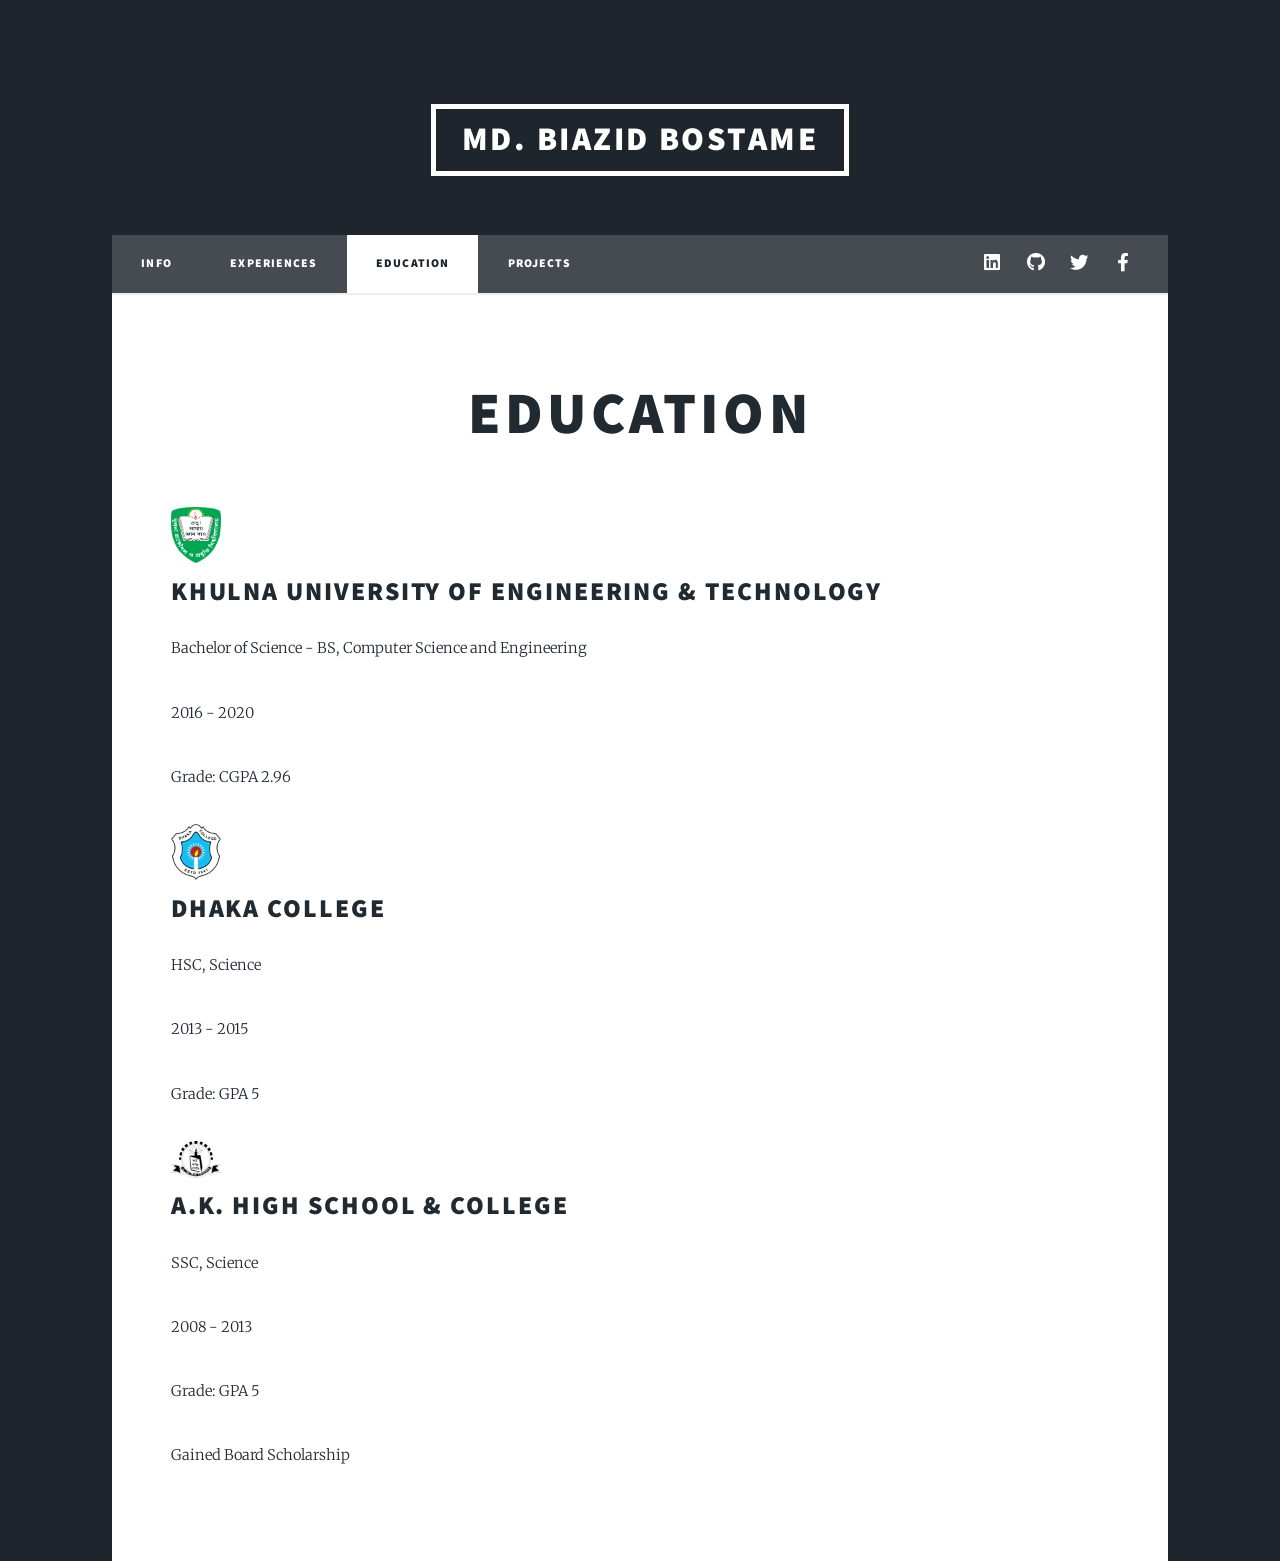
==== education.html @ 0e613e77 "modified" ====
<!DOCTYPE HTML>
<!--
	Massively by HTML5 UP
	html5up.net | @ajlkn
	Free for personal and commercial use under the CCA 3.0 license (html5up.net/license)
-->
<html>
	<head>
		<title>Md. Biazid Bostame</title>
        <link rel="icon" href="images/portfolio.png" type="image/x-icon">
		<meta charset="utf-8" />
		<meta name="viewport" content="width=device-width, initial-scale=1, user-scalable=no" />
		<link rel="stylesheet" href="assets/css/main.css" />
		<noscript><link rel="stylesheet" href="assets/css/noscript.css" /></noscript>
	</head>
	<body class="is-preload">

		<!-- Wrapper -->
			<div id="wrapper">

				<!-- Header -->
					<header id="header">
						<a href="index.html" class="logo">Md. Biazid Bostame</a>
					</header>

				<!-- Nav -->
					<nav id="nav">
						<ul class="links">
							<li><a href="index.html">Info</a></li>
                            <li><a href="experiences.html">Experiences</a></li>
							<li class="active"><a href="education.html">Education</a></li>
							<li><a href="projects.html ">Projects</a></li>
							
						</ul>
						<ul class="icons">
							<li><a href="https://www.linkedin.com/in/biazid-bostame/" target="_blank" class="icon brands alt fa-linkedin"><span class="label">Linkedin</span></a></li>
							<li><a href="https://github.com/Biazid" target="_blank"  class="icon brands alt fa-github"><span class="label">GitHub</span></a></li>
							<li><a href="https://twitter.com/bostameb" target="_blank" class="icon brands alt fa-twitter"><span class="label">Twitter</span></a></li>
							<li><a href="https://www.facebook.com/biazid.bostamee/" target="_blank" class="icon brands alt fa-facebook-f"><span class="label">Facebook</span></a></li>
							
						</ul>
					</nav>

				<!-- Main -->
				<div id="main">


            
                    <style>
                        .education-entry img {
                            width: 50px; /* Adjust the width as needed */
                            height: auto; /* Maintain aspect ratio */
                        }
                    </style>
                    
                    <!-- Education Section -->
                    <section class="post">
                        <header class="major">
                            <h1>Education</h1>
                        </header>
                    
                        <!-- Khulna University of Engineering and Technology -->
                        <div class="education-entry">
                            <img src="kuet_logo.png" alt="KUET Logo">
                            <h2>Khulna University of Engineering & Technology</h2>
                            <p>Bachelor of Science - BS, Computer Science and Engineering</p>
                            <p>2016 - 2020</p>
                            <p>Grade: CGPA 2.96</p>
                        </div>
                    
                        <!-- Dhaka College -->
                        <div class="education-entry">
                            <img src="Dhaka_College.png" alt="Dhaka College Logo">
                            <h2>Dhaka College</h2>
                            <p>HSC, Science</p>
                            <p>2013 - 2015</p>
                            <p>Grade: GPA 5</p>
                        </div>
                    
                        <!-- A.K. High School & College -->
                        <div class="education-entry">
                            <img src="ak-high-school-logo.png" alt="A.K. High School & College Logo">
                            <h2>A.K. High School & College</h2>
                            <p>SSC, Science</p>
                            <p>2008 - 2013</p>
                            <p>Grade: GPA 5</p>
                            <p>Gained Board Scholarship</p>
                        </div>
                    </section>
                    

				
				</div>
				

	</body>
</html>
---- assets/css/main.css ----
@import url(fontawesome-all.min.css);
@import url("https://fonts.googleapis.com/css?family=Merriweather:300,700,300italic,700italic|Source+Sans+Pro:900");

/*
	Massively by HTML5 UP
	html5up.net | @ajlkn
	Free for personal and commercial use under the CCA 3.0 license (html5up.net/license)
*/

html, body, div, span, applet, object,
iframe, h1, h2, h3, h4, h5, h6, p, blockquote,
pre, a, abbr, acronym, address, big, cite,
code, del, dfn, em, img, ins, kbd, q, s, samp,
small, strike, strong, sub, sup, tt, var, b,
u, i, center, dl, dt, dd, ol, ul, li, fieldset,
form, label, legend, table, caption, tbody,
tfoot, thead, tr, th, td, article, aside,
canvas, details, embed, figure, figcaption,
footer, header, hgroup, menu, nav, output, ruby,
section, summary, time, mark, audio, video {
	margin: 0;
	padding: 0;
	border: 0;
	font-size: 100%;
	font: inherit;
	vertical-align: baseline;}

article, aside, details, figcaption, figure,
footer, header, hgroup, menu, nav, section {
	display: block;}

body {
	line-height: 1;
}

ol, ul {
	list-style: none;
}

blockquote, q {
	quotes: none;
}

	blockquote:before, blockquote:after, q:before, q:after {
		content: '';
		content: none;
	}

table {
	border-collapse: collapse;
	border-spacing: 0;
}

body {
	-webkit-text-size-adjust: none;
}

mark {
	background-color: transparent;
	color: inherit;
}

input::-moz-focus-inner {
	border: 0;
	padding: 0;
}

input, select, textarea {
	-moz-appearance: none;
	-webkit-appearance: none;
	-ms-appearance: none;
	appearance: none;
}

/* Basic */

	@-ms-viewport {
		width: device-width;
	}

	body {
		-ms-overflow-style: scrollbar;
	}

	@media screen and (max-width: 480px) {

		html, body {
			min-width: 320px;
		}

	}

	html {
		box-sizing: border-box;
	}

	*, *:before, *:after {
		box-sizing: inherit;
	}

	body {
		background-color: #1e252d;
	}

		body.is-preload *, body.is-preload *:before, body.is-preload *:after {
			-moz-animation: none !important;
			-webkit-animation: none !important;
			-ms-animation: none !important;
			animation: none !important;
			-moz-transition: none !important;
			-webkit-transition: none !important;
			-ms-transition: none !important;
			transition: none !important;
		}

/* Type */

	html {
		font-size: 16pt;
	}

		@media screen and (max-width: 1680px) {

			html {
				font-size: 12pt;
			}

		}

		@media screen and (max-width: 1280px) {

			html {
				font-size: 11pt;
			}

		}

		@media screen and (max-width: 360px) {

			html {
				font-size: 10pt;
			}

		}

	body {
		color: #212931;
	}

	body, input, select, textarea {
		font-family: "Merriweather", Georgia, serif;
		font-weight: 300;
		font-size: 1rem;
		line-height: 2.375;
	}

	a {
		-moz-transition: color 0.2s ease-in-out, background-color 0.2s ease-in-out, border-color 0.2s ease-in-out, box-shadow 0.2s ease-in-out;
		-webkit-transition: color 0.2s ease-in-out, background-color 0.2s ease-in-out, border-color 0.2s ease-in-out, box-shadow 0.2s ease-in-out;
		-ms-transition: color 0.2s ease-in-out, background-color 0.2s ease-in-out, border-color 0.2s ease-in-out, box-shadow 0.2s ease-in-out;
		transition: color 0.2s ease-in-out, background-color 0.2s ease-in-out, border-color 0.2s ease-in-out, box-shadow 0.2s ease-in-out;
		border-bottom: dotted 1px;
		text-decoration: none;
	}

		a:hover {
			border-bottom-color: transparent;
		}

	strong, b {
		font-weight: 600;
	}

	em, i {
		font-style: italic;
	}

	p {
		text-align: justify;
		margin: 0 0 2rem 0;
	}

	h1, h2, h3, h4, h5, h6 {
		font-family: "Source Sans Pro", Helvetica, sans-serif;
		font-weight: 900;
		line-height: 1.5;
		letter-spacing: 0.075em;
		text-transform: uppercase;
		margin: 0 0 1rem 0;
	}

		h1 a, h2 a, h3 a, h4 a, h5 a, h6 a {
			border-bottom: 0;
			color: inherit;
			text-decoration: none;
		}

	h1 {
		font-size: 4rem;
		line-height: 1.1;
		margin: 0 0 2rem 0;
	}

	h2 {
		font-size: 1.75rem;
		line-height: 1.3;
		margin: 0 0 1.5rem 0;
	}

	h3 {
		font-size: 1.25rem;
		margin: 0 0 1.5rem 0;
	}

	h4 {
		font-size: 1rem;
	}

	h5 {
		font-size: 0.9rem;
	}

	h6 {
		font-size: 0.8rem;
	}

	sub {
		font-size: 0.8rem;
		position: relative;
		top: 0.5rem;
	}

	sup {
		font-size: 0.8rem;
		position: relative;
		top: -0.5rem;
	}

	blockquote {
		border-left: solid 4px;
		font-style: italic;
		margin: 0 0 2rem 0;
		padding: 0.5rem 0 0.5rem 2rem;
	}

	code {
		border: solid 2px;
		font-family: "Courier New", monospace;
		font-size: 0.9rem;
		margin: 0 0.25rem;
		padding: 0.25rem 0.65rem;
	}

	pre {
		-webkit-overflow-scrolling: touch;
		font-family: "Courier New", monospace;
		font-size: 0.9rem;
		margin: 0 0 2rem 0;
	}

		pre code {
			display: block;
			line-height: 1.75;
			padding: 1rem 1.5rem;
			overflow-x: auto;
		}

	hr {
		border: 0;
		border-bottom: solid 2px;
		margin: 3rem 0;
	}

		hr.major {
			margin: 5rem 0;
		}

	.align-left {
		text-align: left;
	}

	.align-center {
		text-align: center;
	}

	.align-right {
		text-align: right;
	}

	input, select, textarea {
		color: #212931;
	}

	a {
		color: #212931;
		border-bottom-color: rgba(33, 41, 49, 0.5);
	}

		a:hover {
			border-bottom-color: transparent;
			color: #18bfef !important;
		}

	strong, b {
		color: #212931;
	}

	h1, h2, h3, h4, h5, h6 {
		color: #212931;
	}

	blockquote {
		border-left-color: #eeeeee;
	}

	code {
		background: rgba(220, 220, 220, 0.25);
		border-color: #eeeeee;
	}

	hr {
		border-bottom-color: #eeeeee;
	}

/* Row */

	.row {
		display: flex;
		flex-wrap: wrap;
		box-sizing: border-box;
		align-items: stretch;
	}

		.row > * {
			box-sizing: border-box;
		}

		.row.gtr-uniform > * > :last-child {
			margin-bottom: 0;
		}

		.row.aln-left {
			justify-content: flex-start;
		}

		.row.aln-center {
			justify-content: center;
		}

		.row.aln-right {
			justify-content: flex-end;
		}

		.row.aln-top {
			align-items: flex-start;
		}

		.row.aln-middle {
			align-items: center;
		}

		.row.aln-bottom {
			align-items: flex-end;
		}

		.row > .imp {
			order: -1;
		}

		.row > .col-1 {
			width: 8.33333%;
		}

		.row > .off-1 {
			margin-left: 8.33333%;
		}

		.row > .col-2 {
			width: 16.66667%;
		}

		.row > .off-2 {
			margin-left: 16.66667%;
		}

		.row > .col-3 {
			width: 25%;
		}

		.row > .off-3 {
			margin-left: 25%;
		}

		.row > .col-4 {
			width: 33.33333%;
		}

		.row > .off-4 {
			margin-left: 33.33333%;
		}

		.row > .col-5 {
			width: 41.66667%;
		}

		.row > .off-5 {
			margin-left: 41.66667%;
		}

		.row > .col-6 {
			width: 50%;
		}

		.row > .off-6 {
			margin-left: 50%;
		}

		.row > .col-7 {
			width: 58.33333%;
		}

		.row > .off-7 {
			margin-left: 58.33333%;
		}

		.row > .col-8 {
			width: 66.66667%;
		}

		.row > .off-8 {
			margin-left: 66.66667%;
		}

		.row > .col-9 {
			width: 75%;
		}

		.row > .off-9 {
			margin-left: 75%;
		}

		.row > .col-10 {
			width: 83.33333%;
		}

		.row > .off-10 {
			margin-left: 83.33333%;
		}

		.row > .col-11 {
			width: 91.66667%;
		}

		.row > .off-11 {
			margin-left: 91.66667%;
		}

		.row > .col-12 {
			width: 100%;
		}

		.row > .off-12 {
			margin-left: 100%;
		}

		.row.gtr-0 {
			margin-top: 0;
			margin-left: 0rem;
		}

			.row.gtr-0 > * {
				padding: 0 0 0 0rem;
			}

			.row.gtr-0.gtr-uniform {
				margin-top: 0rem;
			}

				.row.gtr-0.gtr-uniform > * {
					padding-top: 0rem;
				}

		.row.gtr-25 {
			margin-top: 0;
			margin-left: -0.375rem;
		}

			.row.gtr-25 > * {
				padding: 0 0 0 0.375rem;
			}

			.row.gtr-25.gtr-uniform {
				margin-top: -0.375rem;
			}

				.row.gtr-25.gtr-uniform > * {
					padding-top: 0.375rem;
				}

		.row.gtr-50 {
			margin-top: 0;
			margin-left: -0.75rem;
		}

			.row.gtr-50 > * {
				padding: 0 0 0 0.75rem;
			}

			.row.gtr-50.gtr-uniform {
				margin-top: -0.75rem;
			}

				.row.gtr-50.gtr-uniform > * {
					padding-top: 0.75rem;
				}

		.row {
			margin-top: 0;
			margin-left: -1.5rem;
		}

			.row > * {
				padding: 0 0 0 1.5rem;
			}

			.row.gtr-uniform {
				margin-top: -1.5rem;
			}

				.row.gtr-uniform > * {
					padding-top: 1.5rem;
				}

		.row.gtr-150 {
			margin-top: 0;
			margin-left: -2.25rem;
		}

			.row.gtr-150 > * {
				padding: 0 0 0 2.25rem;
			}

			.row.gtr-150.gtr-uniform {
				margin-top: -2.25rem;
			}

				.row.gtr-150.gtr-uniform > * {
					padding-top: 2.25rem;
				}

		.row.gtr-200 {
			margin-top: 0;
			margin-left: -3rem;
		}

			.row.gtr-200 > * {
				padding: 0 0 0 3rem;
			}

			.row.gtr-200.gtr-uniform {
				margin-top: -3rem;
			}

				.row.gtr-200.gtr-uniform > * {
					padding-top: 3rem;
				}

		@media screen and (max-width: 1680px) {

			.row {
				display: flex;
				flex-wrap: wrap;
				box-sizing: border-box;
				align-items: stretch;
			}

				.row > * {
					box-sizing: border-box;
				}

				.row.gtr-uniform > * > :last-child {
					margin-bottom: 0;
				}

				.row.aln-left {
					justify-content: flex-start;
				}

				.row.aln-center {
					justify-content: center;
				}

				.row.aln-right {
					justify-content: flex-end;
				}

				.row.aln-top {
					align-items: flex-start;
				}

				.row.aln-middle {
					align-items: center;
				}

				.row.aln-bottom {
					align-items: flex-end;
				}

				.row > .imp-xlarge {
					order: -1;
				}

				.row > .col-1-xlarge {
					width: 8.33333%;
				}

				.row > .off-1-xlarge {
					margin-left: 8.33333%;
				}

				.row > .col-2-xlarge {
					width: 16.66667%;
				}

				.row > .off-2-xlarge {
					margin-left: 16.66667%;
				}

				.row > .col-3-xlarge {
					width: 25%;
				}

				.row > .off-3-xlarge {
					margin-left: 25%;
				}

				.row > .col-4-xlarge {
					width: 33.33333%;
				}

				.row > .off-4-xlarge {
					margin-left: 33.33333%;
				}

				.row > .col-5-xlarge {
					width: 41.66667%;
				}

				.row > .off-5-xlarge {
					margin-left: 41.66667%;
				}

				.row > .col-6-xlarge {
					width: 50%;
				}

				.row > .off-6-xlarge {
					margin-left: 50%;
				}

				.row > .col-7-xlarge {
					width: 58.33333%;
				}

				.row > .off-7-xlarge {
					margin-left: 58.33333%;
				}

				.row > .col-8-xlarge {
					width: 66.66667%;
				}

				.row > .off-8-xlarge {
					margin-left: 66.66667%;
				}

				.row > .col-9-xlarge {
					width: 75%;
				}

				.row > .off-9-xlarge {
					margin-left: 75%;
				}

				.row > .col-10-xlarge {
					width: 83.33333%;
				}

				.row > .off-10-xlarge {
					margin-left: 83.33333%;
				}

				.row > .col-11-xlarge {
					width: 91.66667%;
				}

				.row > .off-11-xlarge {
					margin-left: 91.66667%;
				}

				.row > .col-12-xlarge {
					width: 100%;
				}

				.row > .off-12-xlarge {
					margin-left: 100%;
				}

				.row.gtr-0 {
					margin-top: 0;
					margin-left: 0rem;
				}

					.row.gtr-0 > * {
						padding: 0 0 0 0rem;
					}

					.row.gtr-0.gtr-uniform {
						margin-top: 0rem;
					}

						.row.gtr-0.gtr-uniform > * {
							padding-top: 0rem;
						}

				.row.gtr-25 {
					margin-top: 0;
					margin-left: -0.375rem;
				}

					.row.gtr-25 > * {
						padding: 0 0 0 0.375rem;
					}

					.row.gtr-25.gtr-uniform {
						margin-top: -0.375rem;
					}

						.row.gtr-25.gtr-uniform > * {
							padding-top: 0.375rem;
						}

				.row.gtr-50 {
					margin-top: 0;
					margin-left: -0.75rem;
				}

					.row.gtr-50 > * {
						padding: 0 0 0 0.75rem;
					}

					.row.gtr-50.gtr-uniform {
						margin-top: -0.75rem;
					}

						.row.gtr-50.gtr-uniform > * {
							padding-top: 0.75rem;
						}

				.row {
					margin-top: 0;
					margin-left: -1.5rem;
				}

					.row > * {
						padding: 0 0 0 1.5rem;
					}

					.row.gtr-uniform {
						margin-top: -1.5rem;
					}

						.row.gtr-uniform > * {
							padding-top: 1.5rem;
						}

				.row.gtr-150 {
					margin-top: 0;
					margin-left: -2.25rem;
				}

					.row.gtr-150 > * {
						padding: 0 0 0 2.25rem;
					}

					.row.gtr-150.gtr-uniform {
						margin-top: -2.25rem;
					}

						.row.gtr-150.gtr-uniform > * {
							padding-top: 2.25rem;
						}

				.row.gtr-200 {
					margin-top: 0;
					margin-left: -3rem;
				}

					.row.gtr-200 > * {
						padding: 0 0 0 3rem;
					}

					.row.gtr-200.gtr-uniform {
						margin-top: -3rem;
					}

						.row.gtr-200.gtr-uniform > * {
							padding-top: 3rem;
						}

		}

		@media screen and (max-width: 1280px) {

			.row {
				display: flex;
				flex-wrap: wrap;
				box-sizing: border-box;
				align-items: stretch;
			}

				.row > * {
					box-sizing: border-box;
				}

				.row.gtr-uniform > * > :last-child {
					margin-bottom: 0;
				}

				.row.aln-left {
					justify-content: flex-start;
				}

				.row.aln-center {
					justify-content: center;
				}

				.row.aln-right {
					justify-content: flex-end;
				}

				.row.aln-top {
					align-items: flex-start;
				}

				.row.aln-middle {
					align-items: center;
				}

				.row.aln-bottom {
					align-items: flex-end;
				}

				.row > .imp-large {
					order: -1;
				}

				.row > .col-1-large {
					width: 8.33333%;
				}

				.row > .off-1-large {
					margin-left: 8.33333%;
				}

				.row > .col-2-large {
					width: 16.66667%;
				}

				.row > .off-2-large {
					margin-left: 16.66667%;
				}

				.row > .col-3-large {
					width: 25%;
				}

				.row > .off-3-large {
					margin-left: 25%;
				}

				.row > .col-4-large {
					width: 33.33333%;
				}

				.row > .off-4-large {
					margin-left: 33.33333%;
				}

				.row > .col-5-large {
					width: 41.66667%;
				}

				.row > .off-5-large {
					margin-left: 41.66667%;
				}

				.row > .col-6-large {
					width: 50%;
				}

				.row > .off-6-large {
					margin-left: 50%;
				}

				.row > .col-7-large {
					width: 58.33333%;
				}

				.row > .off-7-large {
					margin-left: 58.33333%;
				}

				.row > .col-8-large {
					width: 66.66667%;
				}

				.row > .off-8-large {
					margin-left: 66.66667%;
				}

				.row > .col-9-large {
					width: 75%;
				}

				.row > .off-9-large {
					margin-left: 75%;
				}

				.row > .col-10-large {
					width: 83.33333%;
				}

				.row > .off-10-large {
					margin-left: 83.33333%;
				}

				.row > .col-11-large {
					width: 91.66667%;
				}

				.row > .off-11-large {
					margin-left: 91.66667%;
				}

				.row > .col-12-large {
					width: 100%;
				}

				.row > .off-12-large {
					margin-left: 100%;
				}

				.row.gtr-0 {
					margin-top: 0;
					margin-left: 0rem;
				}

					.row.gtr-0 > * {
						padding: 0 0 0 0rem;
					}

					.row.gtr-0.gtr-uniform {
						margin-top: 0rem;
					}

						.row.gtr-0.gtr-uniform > * {
							padding-top: 0rem;
						}

				.row.gtr-25 {
					margin-top: 0;
					margin-left: -0.375rem;
				}

					.row.gtr-25 > * {
						padding: 0 0 0 0.375rem;
					}

					.row.gtr-25.gtr-uniform {
						margin-top: -0.375rem;
					}

						.row.gtr-25.gtr-uniform > * {
							padding-top: 0.375rem;
						}

				.row.gtr-50 {
					margin-top: 0;
					margin-left: -0.75rem;
				}

					.row.gtr-50 > * {
						padding: 0 0 0 0.75rem;
					}

					.row.gtr-50.gtr-uniform {
						margin-top: -0.75rem;
					}

						.row.gtr-50.gtr-uniform > * {
							padding-top: 0.75rem;
						}

				.row {
					margin-top: 0;
					margin-left: -1.5rem;
				}

					.row > * {
						padding: 0 0 0 1.5rem;
					}

					.row.gtr-uniform {
						margin-top: -1.5rem;
					}

						.row.gtr-uniform > * {
							padding-top: 1.5rem;
						}

				.row.gtr-150 {
					margin-top: 0;
					margin-left: -2.25rem;
				}

					.row.gtr-150 > * {
						padding: 0 0 0 2.25rem;
					}

					.row.gtr-150.gtr-uniform {
						margin-top: -2.25rem;
					}

						.row.gtr-150.gtr-uniform > * {
							padding-top: 2.25rem;
						}

				.row.gtr-200 {
					margin-top: 0;
					margin-left: -3rem;
				}

					.row.gtr-200 > * {
						padding: 0 0 0 3rem;
					}

					.row.gtr-200.gtr-uniform {
						margin-top: -3rem;
					}

						.row.gtr-200.gtr-uniform > * {
							padding-top: 3rem;
						}

		}

		@media screen and (max-width: 980px) {

			.row {
				display: flex;
				flex-wrap: wrap;
				box-sizing: border-box;
				align-items: stretch;
			}

				.row > * {
					box-sizing: border-box;
				}

				.row.gtr-uniform > * > :last-child {
					margin-bottom: 0;
				}

				.row.aln-left {
					justify-content: flex-start;
				}

				.row.aln-center {
					justify-content: center;
				}

				.row.aln-right {
					justify-content: flex-end;
				}

				.row.aln-top {
					align-items: flex-start;
				}

				.row.aln-middle {
					align-items: center;
				}

				.row.aln-bottom {
					align-items: flex-end;
				}

				.row > .imp-medium {
					order: -1;
				}

				.row > .col-1-medium {
					width: 8.33333%;
				}

				.row > .off-1-medium {
					margin-left: 8.33333%;
				}

				.row > .col-2-medium {
					width: 16.66667%;
				}

				.row > .off-2-medium {
					margin-left: 16.66667%;
				}

				.row > .col-3-medium {
					width: 25%;
				}

				.row > .off-3-medium {
					margin-left: 25%;
				}

				.row > .col-4-medium {
					width: 33.33333%;
				}

				.row > .off-4-medium {
					margin-left: 33.33333%;
				}

				.row > .col-5-medium {
					width: 41.66667%;
				}

				.row > .off-5-medium {
					margin-left: 41.66667%;
				}

				.row > .col-6-medium {
					width: 50%;
				}

				.row > .off-6-medium {
					margin-left: 50%;
				}

				.row > .col-7-medium {
					width: 58.33333%;
				}

				.row > .off-7-medium {
					margin-left: 58.33333%;
				}

				.row > .col-8-medium {
					width: 66.66667%;
				}

				.row > .off-8-medium {
					margin-left: 66.66667%;
				}

				.row > .col-9-medium {
					width: 75%;
				}

				.row > .off-9-medium {
					margin-left: 75%;
				}

				.row > .col-10-medium {
					width: 83.33333%;
				}

				.row > .off-10-medium {
					margin-left: 83.33333%;
				}

				.row > .col-11-medium {
					width: 91.66667%;
				}

				.row > .off-11-medium {
					margin-left: 91.66667%;
				}

				.row > .col-12-medium {
					width: 100%;
				}

				.row > .off-12-medium {
					margin-left: 100%;
				}

				.row.gtr-0 {
					margin-top: 0;
					margin-left: 0rem;
				}

					.row.gtr-0 > * {
						padding: 0 0 0 0rem;
					}

					.row.gtr-0.gtr-uniform {
						margin-top: 0rem;
					}

						.row.gtr-0.gtr-uniform > * {
							padding-top: 0rem;
						}

				.row.gtr-25 {
					margin-top: 0;
					margin-left: -0.375rem;
				}

					.row.gtr-25 > * {
						padding: 0 0 0 0.375rem;
					}

					.row.gtr-25.gtr-uniform {
						margin-top: -0.375rem;
					}

						.row.gtr-25.gtr-uniform > * {
							padding-top: 0.375rem;
						}

				.row.gtr-50 {
					margin-top: 0;
					margin-left: -0.75rem;
				}

					.row.gtr-50 > * {
						padding: 0 0 0 0.75rem;
					}

					.row.gtr-50.gtr-uniform {
						margin-top: -0.75rem;
					}

						.row.gtr-50.gtr-uniform > * {
							padding-top: 0.75rem;
						}

				.row {
					margin-top: 0;
					margin-left: -1.5rem;
				}

					.row > * {
						padding: 0 0 0 1.5rem;
					}

					.row.gtr-uniform {
						margin-top: -1.5rem;
					}

						.row.gtr-uniform > * {
							padding-top: 1.5rem;
						}

				.row.gtr-150 {
					margin-top: 0;
					margin-left: -2.25rem;
				}

					.row.gtr-150 > * {
						padding: 0 0 0 2.25rem;
					}

					.row.gtr-150.gtr-uniform {
						margin-top: -2.25rem;
					}

						.row.gtr-150.gtr-uniform > * {
							padding-top: 2.25rem;
						}

				.row.gtr-200 {
					margin-top: 0;
					margin-left: -3rem;
				}

					.row.gtr-200 > * {
						padding: 0 0 0 3rem;
					}

					.row.gtr-200.gtr-uniform {
						margin-top: -3rem;
					}

						.row.gtr-200.gtr-uniform > * {
							padding-top: 3rem;
						}

		}

		@media screen and (max-width: 736px) {

			.row {
				display: flex;
				flex-wrap: wrap;
				box-sizing: border-box;
				align-items: stretch;
			}

				.row > * {
					box-sizing: border-box;
				}

				.row.gtr-uniform > * > :last-child {
					margin-bottom: 0;
				}

				.row.aln-left {
					justify-content: flex-start;
				}

				.row.aln-center {
					justify-content: center;
				}

				.row.aln-right {
					justify-content: flex-end;
				}

				.row.aln-top {
					align-items: flex-start;
				}

				.row.aln-middle {
					align-items: center;
				}

				.row.aln-bottom {
					align-items: flex-end;
				}

				.row > .imp-small {
					order: -1;
				}

				.row > .col-1-small {
					width: 8.33333%;
				}

				.row > .off-1-small {
					margin-left: 8.33333%;
				}

				.row > .col-2-small {
					width: 16.66667%;
				}

				.row > .off-2-small {
					margin-left: 16.66667%;
				}

				.row > .col-3-small {
					width: 25%;
				}

				.row > .off-3-small {
					margin-left: 25%;
				}

				.row > .col-4-small {
					width: 33.33333%;
				}

				.row > .off-4-small {
					margin-left: 33.33333%;
				}

				.row > .col-5-small {
					width: 41.66667%;
				}

				.row > .off-5-small {
					margin-left: 41.66667%;
				}

				.row > .col-6-small {
					width: 50%;
				}

				.row > .off-6-small {
					margin-left: 50%;
				}

				.row > .col-7-small {
					width: 58.33333%;
				}

				.row > .off-7-small {
					margin-left: 58.33333%;
				}

				.row > .col-8-small {
					width: 66.66667%;
				}

				.row > .off-8-small {
					margin-left: 66.66667%;
				}

				.row > .col-9-small {
					width: 75%;
				}

				.row > .off-9-small {
					margin-left: 75%;
				}

				.row > .col-10-small {
					width: 83.33333%;
				}

				.row > .off-10-small {
					margin-left: 83.33333%;
				}

				.row > .col-11-small {
					width: 91.66667%;
				}

				.row > .off-11-small {
					margin-left: 91.66667%;
				}

				.row > .col-12-small {
					width: 100%;
				}

				.row > .off-12-small {
					margin-left: 100%;
				}

				.row.gtr-0 {
					margin-top: 0;
					margin-left: 0rem;
				}

					.row.gtr-0 > * {
						padding: 0 0 0 0rem;
					}

					.row.gtr-0.gtr-uniform {
						margin-top: 0rem;
					}

						.row.gtr-0.gtr-uniform > * {
							padding-top: 0rem;
						}

				.row.gtr-25 {
					margin-top: 0;
					margin-left: -0.375rem;
				}

					.row.gtr-25 > * {
						padding: 0 0 0 0.375rem;
					}

					.row.gtr-25.gtr-uniform {
						margin-top: -0.375rem;
					}

						.row.gtr-25.gtr-uniform > * {
							padding-top: 0.375rem;
						}

				.row.gtr-50 {
					margin-top: 0;
					margin-left: -0.75rem;
				}

					.row.gtr-50 > * {
						padding: 0 0 0 0.75rem;
					}

					.row.gtr-50.gtr-uniform {
						margin-top: -0.75rem;
					}

						.row.gtr-50.gtr-uniform > * {
							padding-top: 0.75rem;
						}

				.row {
					margin-top: 0;
					margin-left: -1.5rem;
				}

					.row > * {
						padding: 0 0 0 1.5rem;
					}

					.row.gtr-uniform {
						margin-top: -1.5rem;
					}

						.row.gtr-uniform > * {
							padding-top: 1.5rem;
						}

				.row.gtr-150 {
					margin-top: 0;
					margin-left: -2.25rem;
				}

					.row.gtr-150 > * {
						padding: 0 0 0 2.25rem;
					}

					.row.gtr-150.gtr-uniform {
						margin-top: -2.25rem;
					}

						.row.gtr-150.gtr-uniform > * {
							padding-top: 2.25rem;
						}

				.row.gtr-200 {
					margin-top: 0;
					margin-left: -3rem;
				}

					.row.gtr-200 > * {
						padding: 0 0 0 3rem;
					}

					.row.gtr-200.gtr-uniform {
						margin-top: -3rem;
					}

						.row.gtr-200.gtr-uniform > * {
							padding-top: 3rem;
						}

		}

		@media screen and (max-width: 480px) {

			.row {
				display: flex;
				flex-wrap: wrap;
				box-sizing: border-box;
				align-items: stretch;
			}

				.row > * {
					box-sizing: border-box;
				}

				.row.gtr-uniform > * > :last-child {
					margin-bottom: 0;
				}

				.row.aln-left {
					justify-content: flex-start;
				}

				.row.aln-center {
					justify-content: center;
				}

				.row.aln-right {
					justify-content: flex-end;
				}

				.row.aln-top {
					align-items: flex-start;
				}

				.row.aln-middle {
					align-items: center;
				}

				.row.aln-bottom {
					align-items: flex-end;
				}

				.row > .imp-xsmall {
					order: -1;
				}

				.row > .col-1-xsmall {
					width: 8.33333%;
				}

				.row > .off-1-xsmall {
					margin-left: 8.33333%;
				}

				.row > .col-2-xsmall {
					width: 16.66667%;
				}

				.row > .off-2-xsmall {
					margin-left: 16.66667%;
				}

				.row > .col-3-xsmall {
					width: 25%;
				}

				.row > .off-3-xsmall {
					margin-left: 25%;
				}

				.row > .col-4-xsmall {
					width: 33.33333%;
				}

				.row > .off-4-xsmall {
					margin-left: 33.33333%;
				}

				.row > .col-5-xsmall {
					width: 41.66667%;
				}

				.row > .off-5-xsmall {
					margin-left: 41.66667%;
				}

				.row > .col-6-xsmall {
					width: 50%;
				}

				.row > .off-6-xsmall {
					margin-left: 50%;
				}

				.row > .col-7-xsmall {
					width: 58.33333%;
				}

				.row > .off-7-xsmall {
					margin-left: 58.33333%;
				}

				.row > .col-8-xsmall {
					width: 66.66667%;
				}

				.row > .off-8-xsmall {
					margin-left: 66.66667%;
				}

				.row > .col-9-xsmall {
					width: 75%;
				}

				.row > .off-9-xsmall {
					margin-left: 75%;
				}

				.row > .col-10-xsmall {
					width: 83.33333%;
				}

				.row > .off-10-xsmall {
					margin-left: 83.33333%;
				}

				.row > .col-11-xsmall {
					width: 91.66667%;
				}

				.row > .off-11-xsmall {
					margin-left: 91.66667%;
				}

				.row > .col-12-xsmall {
					width: 100%;
				}

				.row > .off-12-xsmall {
					margin-left: 100%;
				}

				.row.gtr-0 {
					margin-top: 0;
					margin-left: 0rem;
				}

					.row.gtr-0 > * {
						padding: 0 0 0 0rem;
					}

					.row.gtr-0.gtr-uniform {
						margin-top: 0rem;
					}

						.row.gtr-0.gtr-uniform > * {
							padding-top: 0rem;
						}

				.row.gtr-25 {
					margin-top: 0;
					margin-left: -0.375rem;
				}

					.row.gtr-25 > * {
						padding: 0 0 0 0.375rem;
					}

					.row.gtr-25.gtr-uniform {
						margin-top: -0.375rem;
					}

						.row.gtr-25.gtr-uniform > * {
							padding-top: 0.375rem;
						}

				.row.gtr-50 {
					margin-top: 0;
					margin-left: -0.75rem;
				}

					.row.gtr-50 > * {
						padding: 0 0 0 0.75rem;
					}

					.row.gtr-50.gtr-uniform {
						margin-top: -0.75rem;
					}

						.row.gtr-50.gtr-uniform > * {
							padding-top: 0.75rem;
						}

				.row {
					margin-top: 0;
					margin-left: -1.5rem;
				}

					.row > * {
						padding: 0 0 0 1.5rem;
					}

					.row.gtr-uniform {
						margin-top: -1.5rem;
					}

						.row.gtr-uniform > * {
							padding-top: 1.5rem;
						}

				.row.gtr-150 {
					margin-top: 0;
					margin-left: -2.25rem;
				}

					.row.gtr-150 > * {
						padding: 0 0 0 2.25rem;
					}

					.row.gtr-150.gtr-uniform {
						margin-top: -2.25rem;
					}

						.row.gtr-150.gtr-uniform > * {
							padding-top: 2.25rem;
						}

				.row.gtr-200 {
					margin-top: 0;
					margin-left: -3rem;
				}

					.row.gtr-200 > * {
						padding: 0 0 0 3rem;
					}

					.row.gtr-200.gtr-uniform {
						margin-top: -3rem;
					}

						.row.gtr-200.gtr-uniform > * {
							padding-top: 3rem;
						}

		}

		@media screen and (max-width: 360px) {

			.row {
				display: flex;
				flex-wrap: wrap;
				box-sizing: border-box;
				align-items: stretch;
			}

				.row > * {
					box-sizing: border-box;
				}

				.row.gtr-uniform > * > :last-child {
					margin-bottom: 0;
				}

				.row.aln-left {
					justify-content: flex-start;
				}

				.row.aln-center {
					justify-content: center;
				}

				.row.aln-right {
					justify-content: flex-end;
				}

				.row.aln-top {
					align-items: flex-start;
				}

				.row.aln-middle {
					align-items: center;
				}

				.row.aln-bottom {
					align-items: flex-end;
				}

				.row > .imp-xxsmall {
					order: -1;
				}

				.row > .col-1-xxsmall {
					width: 8.33333%;
				}

				.row > .off-1-xxsmall {
					margin-left: 8.33333%;
				}

				.row > .col-2-xxsmall {
					width: 16.66667%;
				}

				.row > .off-2-xxsmall {
					margin-left: 16.66667%;
				}

				.row > .col-3-xxsmall {
					width: 25%;
				}

				.row > .off-3-xxsmall {
					margin-left: 25%;
				}

				.row > .col-4-xxsmall {
					width: 33.33333%;
				}

				.row > .off-4-xxsmall {
					margin-left: 33.33333%;
				}

				.row > .col-5-xxsmall {
					width: 41.66667%;
				}

				.row > .off-5-xxsmall {
					margin-left: 41.66667%;
				}

				.row > .col-6-xxsmall {
					width: 50%;
				}

				.row > .off-6-xxsmall {
					margin-left: 50%;
				}

				.row > .col-7-xxsmall {
					width: 58.33333%;
				}

				.row > .off-7-xxsmall {
					margin-left: 58.33333%;
				}

				.row > .col-8-xxsmall {
					width: 66.66667%;
				}

				.row > .off-8-xxsmall {
					margin-left: 66.66667%;
				}

				.row > .col-9-xxsmall {
					width: 75%;
				}

				.row > .off-9-xxsmall {
					margin-left: 75%;
				}

				.row > .col-10-xxsmall {
					width: 83.33333%;
				}

				.row > .off-10-xxsmall {
					margin-left: 83.33333%;
				}

				.row > .col-11-xxsmall {
					width: 91.66667%;
				}

				.row > .off-11-xxsmall {
					margin-left: 91.66667%;
				}

				.row > .col-12-xxsmall {
					width: 100%;
				}

				.row > .off-12-xxsmall {
					margin-left: 100%;
				}

				.row.gtr-0 {
					margin-top: 0;
					margin-left: 0rem;
				}

					.row.gtr-0 > * {
						padding: 0 0 0 0rem;
					}

					.row.gtr-0.gtr-uniform {
						margin-top: 0rem;
					}

						.row.gtr-0.gtr-uniform > * {
							padding-top: 0rem;
						}

				.row.gtr-25 {
					margin-top: 0;
					margin-left: -0.375rem;
				}

					.row.gtr-25 > * {
						padding: 0 0 0 0.375rem;
					}

					.row.gtr-25.gtr-uniform {
						margin-top: -0.375rem;
					}

						.row.gtr-25.gtr-uniform > * {
							padding-top: 0.375rem;
						}

				.row.gtr-50 {
					margin-top: 0;
					margin-left: -0.75rem;
				}

					.row.gtr-50 > * {
						padding: 0 0 0 0.75rem;
					}

					.row.gtr-50.gtr-uniform {
						margin-top: -0.75rem;
					}

						.row.gtr-50.gtr-uniform > * {
							padding-top: 0.75rem;
						}

				.row {
					margin-top: 0;
					margin-left: -1.5rem;
				}

					.row > * {
						padding: 0 0 0 1.5rem;
					}

					.row.gtr-uniform {
						margin-top: -1.5rem;
					}

						.row.gtr-uniform > * {
							padding-top: 1.5rem;
						}

				.row.gtr-150 {
					margin-top: 0;
					margin-left: -2.25rem;
				}

					.row.gtr-150 > * {
						padding: 0 0 0 2.25rem;
					}

					.row.gtr-150.gtr-uniform {
						margin-top: -2.25rem;
					}

						.row.gtr-150.gtr-uniform > * {
							padding-top: 2.25rem;
						}

				.row.gtr-200 {
					margin-top: 0;
					margin-left: -3rem;
				}

					.row.gtr-200 > * {
						padding: 0 0 0 3rem;
					}

					.row.gtr-200.gtr-uniform {
						margin-top: -3rem;
					}

						.row.gtr-200.gtr-uniform > * {
							padding-top: 3rem;
						}

		}

/* Box */

	.box {
		border: solid 2px;
		margin-bottom: 2rem;
		padding: 1.5rem;
	}

		.box > :last-child,
		.box > :last-child > :last-child,
		.box > :last-child > :last-child > :last-child {
			margin-bottom: 0;
		}

		.box.alt {
			border: 0;
			border-radius: 0;
			padding: 0;
		}

	.box {
		border-color: #eeeeee;
	}

/* Button */

	input[type="submit"],
	input[type="reset"],
	input[type="button"],
	button,
	.button {
		-moz-appearance: none;
		-webkit-appearance: none;
		-ms-appearance: none;
		appearance: none;
		-moz-transition: background-color 0.2s ease-in-out, box-shadow 0.2s ease-in-out, color 0.2s ease-in-out;
		-webkit-transition: background-color 0.2s ease-in-out, box-shadow 0.2s ease-in-out, color 0.2s ease-in-out;
		-ms-transition: background-color 0.2s ease-in-out, box-shadow 0.2s ease-in-out, color 0.2s ease-in-out;
		transition: background-color 0.2s ease-in-out, box-shadow 0.2s ease-in-out, color 0.2s ease-in-out;
		border: 0;
		border-radius: 0;
		cursor: pointer;
		display: inline-block;
		font-family: "Source Sans Pro", Helvetica, sans-serif;
		font-size: 0.8rem;
		font-weight: 900;
		letter-spacing: 0.075em;
		height: 3rem;
		line-height: 3rem;
		padding: 0 2rem;
		text-align: center;
		text-decoration: none;
		text-transform: uppercase;
		white-space: nowrap;
	}

		input[type="submit"].icon:before,
		input[type="reset"].icon:before,
		input[type="button"].icon:before,
		button.icon:before,
		.button.icon:before {
			margin-right: 0.5rem;
		}

		input[type="submit"].icon.solo,
		input[type="reset"].icon.solo,
		input[type="button"].icon.solo,
		button.icon.solo,
		.button.icon.solo {
			position: relative;
			width: 4rem;
			height: 4rem;
			line-height: 4rem;
			border-radius: 4rem;
			text-indent: 4rem;
			overflow: hidden;
			padding: 0;
			white-space: nowrap;
		}

			input[type="submit"].icon.solo:before,
			input[type="reset"].icon.solo:before,
			input[type="button"].icon.solo:before,
			button.icon.solo:before,
			.button.icon.solo:before {
				position: absolute;
				display: block;
				top: 0;
				left: 0;
				width: inherit;
				height: inherit;
				line-height: inherit;
				font-size: 1.25rem;
				margin-right: 0;
				text-align: center;
				text-indent: 0;
			}

		input[type="submit"].fit,
		input[type="reset"].fit,
		input[type="button"].fit,
		button.fit,
		.button.fit {
			width: 100%;
		}

		input[type="submit"].small,
		input[type="reset"].small,
		input[type="button"].small,
		button.small,
		.button.small {
			font-size: 0.7rem;
			height: 2.5rem;
			line-height: 2.5rem;
			padding: 0 1.5rem;
		}

		input[type="submit"].large,
		input[type="reset"].large,
		input[type="button"].large,
		button.large,
		.button.large {
			font-size: 0.9rem;
			height: 3.5rem;
			line-height: 3.5rem;
			padding: 0 2.75rem;
		}

		@media screen and (max-width: 980px) {

			input[type="submit"],
			input[type="reset"],
			input[type="button"],
			button,
			.button {
				font-size: 0.9rem;
				height: 3.25rem;
				line-height: 3.25rem;
			}

				input[type="submit"].large,
				input[type="reset"].large,
				input[type="button"].large,
				button.large,
				.button.large {
					font-size: 1rem;
					height: 3.75rem;
					line-height: 3.75rem;
				}

		}

		input[type="submit"].disabled, input[type="submit"]:disabled,
		input[type="reset"].disabled,
		input[type="reset"]:disabled,
		input[type="button"].disabled,
		input[type="button"]:disabled,
		button.disabled,
		button:disabled,
		.button.disabled,
		.button:disabled {
			pointer-events: none;
			opacity: 0.25;
		}

	input[type="submit"],
	input[type="reset"],
	input[type="button"],
	button,
	.button {
		background-color: transparent;
		box-shadow: inset 0 0 0 2px #212931;
		color: #212931 !important;
	}

		input[type="submit"]:hover,
		input[type="reset"]:hover,
		input[type="button"]:hover,
		button:hover,
		.button:hover {
			box-shadow: inset 0 0 0 2px #18bfef;
			color: #18bfef !important;
		}

		input[type="submit"].primary,
		input[type="reset"].primary,
		input[type="button"].primary,
		button.primary,
		.button.primary {
			background-color: #212931;
			box-shadow: none;
			color: #ffffff !important;
		}

			input[type="submit"].primary:hover,
			input[type="reset"].primary:hover,
			input[type="button"].primary:hover,
			button.primary:hover,
			.button.primary:hover {
				background-color: #18bfef;
			}

/* Form */

	form {
		margin: 0 0 2rem 0;
	}

		form > :last-child {
			margin-bottom: 0;
		}

		form > .fields {
			display: -moz-flex;
			display: -webkit-flex;
			display: -ms-flex;
			display: flex;
			-moz-flex-wrap: wrap;
			-webkit-flex-wrap: wrap;
			-ms-flex-wrap: wrap;
			flex-wrap: wrap;
			width: calc(100% + 3rem);
			margin: -1.5rem 0 2rem -1.5rem;
		}

			form > .fields > .field {
				-moz-flex-grow: 0;
				-webkit-flex-grow: 0;
				-ms-flex-grow: 0;
				flex-grow: 0;
				-moz-flex-shrink: 0;
				-webkit-flex-shrink: 0;
				-ms-flex-shrink: 0;
				flex-shrink: 0;
				padding: 1.5rem 0 0 1.5rem;
				width: calc(100% - 1.5rem);
			}

				form > .fields > .field.half {
					width: calc(50% - 0.75rem);
				}

				form > .fields > .field.third {
					width: calc(100%/3 - 0.5rem);
				}

				form > .fields > .field.quarter {
					width: calc(25% - 0.375rem);
				}

		@media screen and (max-width: 480px) {

			form > .fields {
				width: calc(100% + 3rem);
				margin: -1.5rem 0 2rem -1.5rem;
			}

				form > .fields > .field {
					padding: 1.5rem 0 0 1.5rem;
					width: calc(100% - 1.5rem);
				}

					form > .fields > .field.half {
						width: calc(100% - 1.5rem);
					}

					form > .fields > .field.third {
						width: calc(100% - 1.5rem);
					}

					form > .fields > .field.quarter {
						width: calc(100% - 1.5rem);
					}

		}

	label {
		display: block;
		font-family: "Source Sans Pro", Helvetica, sans-serif;
		font-weight: 900;
		line-height: 1.5;
		letter-spacing: 0.075em;
		font-size: 0.8rem;
		text-transform: uppercase;
		margin: 0 0 0.75rem 0;
	}

		@media screen and (max-width: 980px) {

			label {
				font-size: 0.9rem;
			}

		}

	input[type="text"],
	input[type="password"],
	input[type="email"],
	select,
	textarea {
		-moz-appearance: none;
		-webkit-appearance: none;
		-ms-appearance: none;
		appearance: none;
		background: transparent;
		border-radius: 0;
		border: solid 2px;
		color: inherit;
		display: block;
		outline: 0;
		padding: 0 1rem;
		text-decoration: none;
		width: 100%;
	}

		input[type="text"]:invalid,
		input[type="password"]:invalid,
		input[type="email"]:invalid,
		select:invalid,
		textarea:invalid {
			box-shadow: none;
		}

	select {
		background-size: 1.25rem;
		background-repeat: no-repeat;
		background-position: calc(100% - 1rem) center;
		height: 3rem;
		padding-right: 3rem;
		text-overflow: ellipsis;
	}

		select:focus::-ms-value {
			background-color: transparent;
		}

		select::-ms-expand {
			display: none;
		}

	input[type="text"],
	input[type="password"],
	input[type="email"],
	select {
		height: 3rem;
	}

	textarea {
		padding: 0.75rem 1rem;
	}

	input[type="checkbox"],
	input[type="radio"] {
		-moz-appearance: none;
		-webkit-appearance: none;
		-ms-appearance: none;
		appearance: none;
		display: block;
		float: left;
		margin-right: -2rem;
		opacity: 0;
		width: 1rem;
		z-index: -1;
	}

		input[type="checkbox"] + label,
		input[type="radio"] + label {
			text-decoration: none;
			cursor: pointer;
			display: inline-block;
			font-size: 1rem;
			letter-spacing: 0;
			font-family: "Merriweather", Georgia, serif;
			text-transform: none;
			font-weight: 300;
			padding-left: 2.8rem;
			padding-right: 1rem;
			position: relative;
		}

			input[type="checkbox"] + label:before,
			input[type="radio"] + label:before {
				-moz-osx-font-smoothing: grayscale;
				-webkit-font-smoothing: antialiased;
				display: inline-block;
				font-style: normal;
				font-variant: normal;
				text-rendering: auto;
				line-height: 1;
				text-transform: none !important;
				font-family: 'Font Awesome 5 Free';
				font-weight: 900;
			}

			input[type="checkbox"] + label:before,
			input[type="radio"] + label:before {
				border-radius: 0;
				border: solid 2px;
				content: '';
				display: inline-block;
				font-size: 0.8rem;
				height: 1.8rem;
				left: 0;
				line-height: 1.65rem;
				position: absolute;
				text-align: center;
				top: -0.125rem;
				width: 1.8rem;
			}

		input[type="checkbox"]:checked + label:before,
		input[type="radio"]:checked + label:before {
			content: '\f00c';
		}

	input[type="checkbox"] + label:before {
		border-radius: 0;
	}

	input[type="radio"] + label:before {
		border-radius: 100%;
	}

	::-webkit-input-placeholder {
		opacity: 1.0;
	}

	:-moz-placeholder {
		opacity: 1.0;
	}

	::-moz-placeholder {
		opacity: 1.0;
	}

	:-ms-input-placeholder {
		opacity: 1.0;
	}

	label {
		color: #212931;
	}

	input[type="text"],
	input[type="password"],
	input[type="email"],
	select,
	textarea {
		border-color: #eeeeee;
	}

		input[type="text"]:focus,
		input[type="password"]:focus,
		input[type="email"]:focus,
		select:focus,
		textarea:focus {
			border-color: #18bfef;
		}

	select {
		background-image: url("data:image/svg+xml;charset=utf8,%3Csvg xmlns='http://www.w3.org/2000/svg' width='40' height='40' preserveAspectRatio='none' viewBox='0 0 40 40'%3E%3Cpath d='M9.4,12.3l10.4,10.4l10.4-10.4c0.2-0.2,0.5-0.4,0.9-0.4c0.3,0,0.6,0.1,0.9,0.4l3.3,3.3c0.2,0.2,0.4,0.5,0.4,0.9 c0,0.4-0.1,0.6-0.4,0.9L20.7,31.9c-0.2,0.2-0.5,0.4-0.9,0.4c-0.3,0-0.6-0.1-0.9-0.4L4.3,17.3c-0.2-0.2-0.4-0.5-0.4-0.9 c0-0.4,0.1-0.6,0.4-0.9l3.3-3.3c0.2-0.2,0.5-0.4,0.9-0.4S9.1,12.1,9.4,12.3z' fill='%23eeeeee' /%3E%3C/svg%3E");
	}

		select option {
			background-color: #ffffff;
			color: #212931;
		}

	.select-wrapper:before {
		color: #eeeeee;
	}

	input[type="checkbox"] + label,
	input[type="radio"] + label {
		color: #212931;
	}

		input[type="checkbox"] + label:before,
		input[type="radio"] + label:before {
			border-color: #eeeeee;
		}

	input[type="checkbox"]:checked + label:before,
	input[type="radio"]:checked + label:before {
		background-color: #212931;
		border-color: #212931;
		color: #ffffff;
	}

	input[type="checkbox"]:focus + label:before,
	input[type="radio"]:focus + label:before {
		border-color: #18bfef;
	}

	::-webkit-input-placeholder {
		color: #909498 !important;
	}

	:-moz-placeholder {
		color: #909498 !important;
	}

	::-moz-placeholder {
		color: #909498 !important;
	}

	:-ms-input-placeholder {
		color: #909498 !important;
	}

	.formerize-placeholder {
		color: #909498 !important;
	}

/* Icon */

	.icon {
		text-decoration: none;
		border-bottom: none;
		position: relative;
	}

		.icon:before {
			-moz-osx-font-smoothing: grayscale;
			-webkit-font-smoothing: antialiased;
			display: inline-block;
			font-style: normal;
			font-variant: normal;
			text-rendering: auto;
			line-height: 1;
			text-transform: none !important;
			font-family: 'Font Awesome 5 Free';
			font-weight: 400;
		}

		.icon > .label {
			display: none;
		}

		.icon:before {
			line-height: inherit;
		}

		.icon.solid:before {
			font-weight: 900;
		}

		.icon.brands:before {
			font-family: 'Font Awesome 5 Brands';
		}

/* Image */

	.image {
		border: 0;
		display: inline-block;
		position: relative;
	}

		.image img {
			display: block;
		}

		.image.left, .image.right {
			max-width: 40%;
		}

			.image.left img, .image.right img {
				width: 100%;
			}

		.image.left {
			float: left;
			margin: 0 2rem 2rem 0;
			top: 0.75rem;
		}

		.image.right {
			float: right;
			margin: 0 0 2rem 2rem;
			top: 0.75rem;
		}

		.image.fit {
			display: block;
			margin: 2.5rem 0;
			width: 100%;
		}

			.image.fit:first-child {
				margin-top: 0;
			}

			.image.fit img {
				width: 100%;
			}

		.image.main {
			display: block;
			margin: 4rem 0;
			width: 100%;
		}

			.image.main:first-child {
				margin-top: 0;
			}

			.image.main img {
				width: 100%;
			}

		@media screen and (max-width: 736px) {

			.image.fit {
				margin: 2rem 0;
			}

			.image.main {
				margin: 2rem 0;
			}

		}

	a.image {
		overflow: hidden;
	}

		a.image img {
			-moz-transition: -moz-transform 0.2s ease-out;
			-webkit-transition: -webkit-transform 0.2s ease-out;
			-ms-transition: -ms-transform 0.2s ease-out;
			transition: transform 0.2s ease-out;
		}

		a.image:hover img {
			-moz-transform: scale(1.05);
			-webkit-transform: scale(1.05);
			-ms-transform: scale(1.05);
			transform: scale(1.05);
		}

/* Actions */

	ul.actions {
		display: -moz-flex;
		display: -webkit-flex;
		display: -ms-flex;
		display: flex;
		cursor: default;
		list-style: none;
		margin-left: -1rem;
		padding-left: 0;
	}

		ul.actions li {
			padding: 0 0 0 1rem;
			vertical-align: middle;
		}

		ul.actions.special {
			-moz-justify-content: center;
			-webkit-justify-content: center;
			-ms-justify-content: center;
			justify-content: center;
			width: 100%;
			margin-left: 0;
		}

			ul.actions.special li:first-child {
				padding-left: 0;
			}

		ul.actions.stacked {
			-moz-flex-direction: column;
			-webkit-flex-direction: column;
			-ms-flex-direction: column;
			flex-direction: column;
			margin-left: 0;
		}

			ul.actions.stacked li {
				padding: 1.3rem 0 0 0;
			}

				ul.actions.stacked li:first-child {
					padding-top: 0;
				}

		ul.actions.fit {
			width: calc(100% + 1rem);
		}

			ul.actions.fit li {
				-moz-flex-grow: 1;
				-webkit-flex-grow: 1;
				-ms-flex-grow: 1;
				flex-grow: 1;
				-moz-flex-shrink: 1;
				-webkit-flex-shrink: 1;
				-ms-flex-shrink: 1;
				flex-shrink: 1;
				width: 100%;
			}

				ul.actions.fit li > * {
					width: 100%;
				}

			ul.actions.fit.stacked {
				width: 100%;
			}

		@media screen and (max-width: 480px) {

			ul.actions:not(.fixed) {
				-moz-flex-direction: column;
				-webkit-flex-direction: column;
				-ms-flex-direction: column;
				flex-direction: column;
				margin-left: 0;
				width: 100% !important;
			}

				ul.actions:not(.fixed) li {
					-moz-flex-grow: 1;
					-webkit-flex-grow: 1;
					-ms-flex-grow: 1;
					flex-grow: 1;
					-moz-flex-shrink: 1;
					-webkit-flex-shrink: 1;
					-ms-flex-shrink: 1;
					flex-shrink: 1;
					padding: 1rem 0 0 0;
					text-align: center;
					width: 100%;
				}

					ul.actions:not(.fixed) li > * {
						width: 100%;
					}

					ul.actions:not(.fixed) li:first-child {
						padding-top: 0;
					}

					ul.actions:not(.fixed) li input[type="submit"],
					ul.actions:not(.fixed) li input[type="reset"],
					ul.actions:not(.fixed) li input[type="button"],
					ul.actions:not(.fixed) li button,
					ul.actions:not(.fixed) li .button {
						width: 100%;
					}

						ul.actions:not(.fixed) li input[type="submit"].icon:before,
						ul.actions:not(.fixed) li input[type="reset"].icon:before,
						ul.actions:not(.fixed) li input[type="button"].icon:before,
						ul.actions:not(.fixed) li button.icon:before,
						ul.actions:not(.fixed) li .button.icon:before {
							margin-left: -0.5rem;
						}

		}

/* Icons */

	ul.icons {
		cursor: default;
		list-style: none;
		padding-left: 0;
	}

		ul.icons li {
			display: inline-block;
			padding: 0 0.5rem 0 0;
			vertical-align: middle;
		}

			ul.icons li:last-child {
				padding-right: 0;
			}

			ul.icons li .icon:before {
				width: 2.25rem;
				height: 2.25rem;
				line-height: 2.25rem;
				display: inline-block;
				text-align: center;
				border-radius: 100%;
				font-size: 1.25rem;
			}

		ul.icons.alt li .icon:before {
			-moz-transition: color 0.2s ease-in-out, background-color 0.2s ease-in-out, border-color 0.2s ease-in-out, box-shadow 0.2s ease-in-out;
			-webkit-transition: color 0.2s ease-in-out, background-color 0.2s ease-in-out, border-color 0.2s ease-in-out, box-shadow 0.2s ease-in-out;
			-ms-transition: color 0.2s ease-in-out, background-color 0.2s ease-in-out, border-color 0.2s ease-in-out, box-shadow 0.2s ease-in-out;
			transition: color 0.2s ease-in-out, background-color 0.2s ease-in-out, border-color 0.2s ease-in-out, box-shadow 0.2s ease-in-out;
			font-size: 1rem;
		}

/* List */

	ol {
		list-style: decimal;
		margin: 0 0 2rem 0;
		padding-left: 1.25rem;
	}

		ol li {
			padding-left: 0.25rem;
		}

	ul {
		list-style: disc;
		margin: 0 0 2rem 0;
		padding-left: 1rem;
	}

		ul li {
			padding-left: 0.5rem;
		}

		ul.divided {
			list-style: none;
			padding-left: 0;
		}

			ul.divided li {
				border-top: solid 1px;
				padding: 0.5rem 0;
			}

				ul.divided li:first-child {
					border-top: 0;
					padding-top: 0;
				}

	dl {
		margin: 0 0 2rem 0;
	}

		dl dt {
			display: block;
			font-weight: 600;
			margin: 0 0 1rem 0;
		}

		dl dd {
			margin-left: 2rem;
		}

	ul.divided li {
		border-top-color: #eeeeee;
	}

	ul.icons li a.icon:hover:before {
		color: #18bfef;
	}

	ul.icons.alt li .icon:before {
		box-shadow: inset 0 0 0 2px #eeeeee;
	}

	ul.icons.alt li a.icon:hover:before {
		box-shadow: inset 0 0 0 2px #18bfef;
	}

/* Section/Article */

	section.special, article.special {
		text-align: center;
	}

	header {
		cursor: default;
	}

		header > .date {
			display: block;
			font-size: 0.8rem;
			height: 1;
			margin: 0 0 1rem 0;
			position: relative;
		}

		header > p {
			font-style: italic;
		}

		header > h1 + p {
			font-size: 1.1rem;
			margin-top: -0.5rem;
			line-height: 2;
		}

		header > h2 + p {
			font-size: 1rem;
			margin-top: -0.75rem;
		}

		header > h3 + p {
			font-size: 0.9rem;
			margin-top: -0.75rem;
		}

		header > h4 + p {
			font-size: 0.8rem;
			margin-top: -0.75rem;
		}

		header.major {
			margin: 0 0 4rem 0;
			text-align: center;
		}

			header.major > :last-child {
				margin-bottom: 0;
			}

			header.major > p {
				margin-top: 0;
				text-align: center;
			}

			header.major > .date {
				font-size: 1rem;
				margin: 0 0 4rem 0;
			}

				header.major > .date:before, header.major > .date:after {
					content: '';
					display: block;
					position: absolute;
					top: 50%;
					width: calc(50% - 6rem);
					border-top: solid 2px;
				}

				header.major > .date:before {
					left: 0;
				}

				header.major > .date:after {
					right: 0;
				}

		@media screen and (max-width: 980px) {

			header br {
				display: none;
			}

		}

		@media screen and (max-width: 736px) {

			header.major {
				margin: 0 0 2rem 0;
			}

		}

	header.major .date:before, header.major .date:after {
		border-top-color: #eeeeee;
	}

/* Table */

	.table-wrapper {
		-webkit-overflow-scrolling: touch;
		overflow-x: auto;
	}

	table {
		margin: 0 0 2rem 0;
		width: 100%;
	}

		table tbody tr {
			border: solid 1px;
			border-left: 0;
			border-right: 0;
		}

		table td {
			padding: 0.75rem 0.75rem;
		}

		table th {
			font-family: "Source Sans Pro", Helvetica, sans-serif;
			font-size: 0.8rem;
			font-weight: 900;
			letter-spacing: 0.075em;
			line-height: 1.5;
			padding: 0 0.75rem 0.75rem 0.75rem;
			text-align: left;
			text-transform: uppercase;
		}

			@media screen and (max-width: 980px) {

				table th {
					font-size: 0.9rem;
				}

			}

		table thead {
			border-bottom: solid 2px;
		}

		table tfoot {
			border-top: solid 2px;
		}

		table.alt {
			border-collapse: separate;
		}

			table.alt tbody tr td {
				border: solid 1px;
				border-left-width: 0;
				border-top-width: 0;
			}

				table.alt tbody tr td:first-child {
					border-left-width: 1px;
				}

			table.alt tbody tr:first-child td {
				border-top-width: 1px;
			}

			table.alt thead {
				border-bottom: 0;
			}

			table.alt tfoot {
				border-top: 0;
			}

	table tbody tr {
		border-color: #eeeeee;
	}

		table tbody tr:nth-child(2n + 1) {
			background-color: rgba(220, 220, 220, 0.25);
		}

	table th {
		color: #212931;
	}

	table thead {
		border-bottom-color: #eeeeee;
	}

	table tfoot {
		border-top-color: #eeeeee;
	}

	table.alt tbody tr td {
		border-color: #eeeeee;
	}

/* Pagination */

	.pagination {
		display: -moz-inline-flex;
		display: -webkit-inline-flex;
		display: -ms-inline-flex;
		display: inline-flex;
		-moz-user-select: none;
		-webkit-user-select: none;
		-ms-user-select: none;
		user-select: none;
		cursor: default;
		list-style: none;
		margin: 0 0 2rem 2px;
		padding: 0;
	}

		.pagination a, .pagination span {
			-moz-transition: background-color 0.2s ease-in-out, border-color 0.2s ease-in-out, box-shadow 0.2s ease-in-out, color 0.2s ease-in-out;
			-webkit-transition: background-color 0.2s ease-in-out, border-color 0.2s ease-in-out, box-shadow 0.2s ease-in-out, color 0.2s ease-in-out;
			-ms-transition: background-color 0.2s ease-in-out, border-color 0.2s ease-in-out, box-shadow 0.2s ease-in-out, color 0.2s ease-in-out;
			transition: background-color 0.2s ease-in-out, border-color 0.2s ease-in-out, box-shadow 0.2s ease-in-out, color 0.2s ease-in-out;
			border: solid 2px;
			display: inline-block;
			font-family: "Source Sans Pro", Helvetica, sans-serif;
			font-size: 0.8rem;
			font-weight: 900;
			height: 3rem;
			letter-spacing: 0.075em;
			line-height: calc(3rem - 4px);
			margin-left: -2px;
			min-width: 3rem;
			position: relative;
			text-align: center;
			text-decoration: none;
			text-transform: uppercase;
		}

		.pagination .next, .pagination .previous {
			text-decoration: none;
			padding: 0 1.75rem;
		}

			.pagination .next:before, .pagination .previous:before {
				-moz-osx-font-smoothing: grayscale;
				-webkit-font-smoothing: antialiased;
				display: inline-block;
				font-style: normal;
				font-variant: normal;
				text-rendering: auto;
				line-height: 1;
				text-transform: none !important;
				font-family: 'Font Awesome 5 Free';
				font-weight: 900;
			}

			.pagination .next:before, .pagination .previous:before {
				display: inline-block;
				color: inherit !important;
				line-height: inherit;
			}

		.pagination .previous:before {
			content: '\f104';
			margin-right: 0.9375em;
		}

		.pagination .next:before {
			content: '\f105';
			float: right;
			margin-left: 0.9375em;
		}

		@media screen and (max-width: 980px) {

			.pagination a, .pagination span {
				font-size: 0.9rem;
			}

		}

		@media screen and (max-width: 480px) {

			.pagination .page, .pagination .extra {
				display: none;
			}

		}

	.pagination a, .pagination span {
		border-color: #eeeeee;
	}

	.pagination a {
		color: #212931 !important;
	}

		.pagination a:hover {
			color: #18bfef !important;
			border-color: #18bfef;
			z-index: 1;
		}

			.pagination a:hover + a,
			.pagination a:hover + span {
				border-left-color: #18bfef;
			}

		.pagination a.active {
			background-color: #eeeeee;
		}

	.pagination span {
		color: #eeeeee;
	}

/* Wrapper */

	#wrapper {
		-moz-transition: opacity 0.5s ease;
		-webkit-transition: opacity 0.5s ease;
		-ms-transition: opacity 0.5s ease;
		transition: opacity 0.5s ease;
		position: relative;
		z-index: 1;
		overflow: hidden;
	}

		#wrapper > .bg {
			position: absolute;
			top: 0;
			left: 0;
			width: 100%;
			height: 100%;
			background-color: #212931;
			background-image: url("../../images/overlay.png"), linear-gradient(0deg, rgba(0, 0, 0, 0.1), rgba(0, 0, 0, 0.1)), url("../../images/bg.jpg");
			background-size: auto,								auto,														100% auto;
			background-position: center,								center,														top center;
			background-repeat: repeat,								no-repeat,													no-repeat;
			background-attachment: scroll,								scroll,														scroll;
			z-index: -1;
		}

			#wrapper > .bg.fixed {
				position: fixed;
				width: 100vw;
				height: 100vh;
			}

		#wrapper.fade-in:before {
			pointer-events: none;
			-moz-transition: opacity 1s ease-in-out;
			-webkit-transition: opacity 1s ease-in-out;
			-ms-transition: opacity 1s ease-in-out;
			transition: opacity 1s ease-in-out;
			-moz-transition-delay: 0.75s;
			-webkit-transition-delay: 0.75s;
			-ms-transition-delay: 0.75s;
			transition-delay: 0.75s;
			background: #1e252d;
			content: '';
			display: block;
			height: 100%;
			left: 0;
			opacity: 0;
			position: fixed;
			top: 0;
			width: 100%;
		}

		body.is-preload #wrapper.fade-in:before {
			opacity: 1;
		}

		@media screen and (orientation: portrait) {

			#wrapper > .bg {
				background-size: auto,								auto,														auto 175%;
			}

		}

/* Intro */

	#intro {
		color: #ffffff;
		padding: 8rem 4rem 6rem 4rem ;
		-moz-align-items: center;
		-webkit-align-items: center;
		-ms-align-items: center;
		align-items: center;
		display: -moz-flex;
		display: -webkit-flex;
		display: -ms-flex;
		display: flex;
		-moz-flex-direction: column;
		-webkit-flex-direction: column;
		-ms-flex-direction: column;
		flex-direction: column;
		-moz-justify-content: -moz-flex-end;
		-webkit-justify-content: -webkit-flex-end;
		-ms-justify-content: -ms-flex-end;
		justify-content: flex-end;
		-moz-transition: opacity 1s ease, -moz-transform 1s ease;
		-webkit-transition: opacity 1s ease, -webkit-transform 1s ease;
		-ms-transition: opacity 1s ease, -ms-transform 1s ease;
		transition: opacity 1s ease, transform 1s ease;
		position: relative;
		cursor: default;
		text-align: center;
		z-index: 1;
		min-height: 100vh;
	}

		#intro input, #intro select, #intro textarea {
			color: #ffffff;
		}

		#intro a {
			color: #ffffff;
			border-bottom-color: rgba(255, 255, 255, 0.5);
		}

			#intro a:hover {
				border-bottom-color: transparent;
				color: #18bfef !important;
			}

		#intro strong, #intro b {
			color: #ffffff;
		}

		#intro h1, #intro h2, #intro h3, #intro h4, #intro h5, #intro h6 {
			color: #ffffff;
		}

		#intro blockquote {
			border-left-color: #ffffff;
		}

		#intro code {
			background: rgba(255, 255, 255, 0.075);
			border-color: #ffffff;
		}

		#intro hr {
			border-bottom-color: #ffffff;
		}

		#intro input[type="submit"],
		#intro input[type="reset"],
		#intro input[type="button"],
		#intro button,
		#intro .button {
			background-color: transparent;
			box-shadow: inset 0 0 0 2px #ffffff;
			color: #ffffff !important;
		}

			#intro input[type="submit"]:hover,
			#intro input[type="reset"]:hover,
			#intro input[type="button"]:hover,
			#intro button:hover,
			#intro .button:hover {
				box-shadow: inset 0 0 0 2px #18bfef;
				color: #18bfef !important;
			}

			#intro input[type="submit"].primary,
			#intro input[type="reset"].primary,
			#intro input[type="button"].primary,
			#intro button.primary,
			#intro .button.primary {
				background-color: #ffffff;
				box-shadow: none;
				color: #1e252d !important;
			}

				#intro input[type="submit"].primary:hover,
				#intro input[type="reset"].primary:hover,
				#intro input[type="button"].primary:hover,
				#intro button.primary:hover,
				#intro .button.primary:hover {
					background-color: #18bfef;
				}

		#intro h1 {
			font-size: 5rem;
			line-height: 1;
		}

		#intro p {
			font-size: 1.25rem;
			font-style: italic;
			margin-top: -0.25rem;
			text-align: center;
		}

		#intro + #header {
			margin-top: -20rem;
		}

			#intro + #header .logo {
				-moz-transform: translateY(2rem);
				-webkit-transform: translateY(2rem);
				-ms-transform: translateY(2rem);
				transform: translateY(2rem);
				opacity: 0;
				visibility: hidden;
			}

		#intro.hidden {
			pointer-events: none;
			-moz-transform: translateY(2rem);
			-webkit-transform: translateY(2rem);
			-ms-transform: translateY(2rem);
			transform: translateY(2rem);
			-moz-transition: opacity 0.5s ease, -moz-transform 0.5s ease, visibility 0.5s;
			-webkit-transition: opacity 0.5s ease, -webkit-transform 0.5s ease, visibility 0.5s;
			-ms-transition: opacity 0.5s ease, -ms-transform 0.5s ease, visibility 0.5s;
			transition: opacity 0.5s ease, transform 0.5s ease, visibility 0.5s;
			opacity: 0;
			visibility: hidden;
		}

			#intro.hidden + #header .logo {
				-moz-transform: translateY(0);
				-webkit-transform: translateY(0);
				-ms-transform: translateY(0);
				transform: translateY(0);
				opacity: 1;
				visibility: visible;
			}

		body.is-preload #intro {
			-moz-transform: translateY(2rem);
			-webkit-transform: translateY(2rem);
			-ms-transform: translateY(2rem);
			transform: translateY(2rem);
			opacity: 0;
		}

			body.is-preload #intro:not(.hidden) + #header + #nav {
				-moz-transform: translateY(4rem);
				-webkit-transform: translateY(4rem);
				-ms-transform: translateY(4rem);
				transform: translateY(4rem);
				opacity: 0;
			}

		@media screen and (max-width: 980px) {

			#intro {
				padding: 4rem 4rem 2rem 4rem ;
				min-height: 90vh;
			}

				#intro p br {
					display: none;
				}

				#intro + #header {
					margin-top: -14rem;
				}

		}

		@media screen and (max-width: 736px) {

			#intro {
				padding: 3rem 2rem 1rem 2rem ;
				min-height: 80vh;
			}

				#intro h1 {
					font-size: 3.25rem;
					line-height: 1.1;
					margin-bottom: 1rem;
				}

				#intro p {
					font-size: 1rem;
					margin-top: 0rem;
				}

				#intro .actions {
					display: none;
				}

		}

/* Header */

	#header {
		color: #ffffff;
		-moz-align-items: center;
		-webkit-align-items: center;
		-ms-align-items: center;
		align-items: center;
		display: -moz-flex;
		display: -webkit-flex;
		display: -ms-flex;
		display: flex;
		-moz-flex-direction: column;
		-webkit-flex-direction: column;
		-ms-flex-direction: column;
		flex-direction: column;
		-moz-justify-content: -moz-flex-end;
		-webkit-justify-content: -webkit-flex-end;
		-ms-justify-content: -ms-flex-end;
		justify-content: flex-end;
		pointer-events: none;
		-moz-user-select: none;
		-webkit-user-select: none;
		-ms-user-select: none;
		user-select: none;
		height: 20rem;
		padding-bottom: 8rem;
		position: relative;
		text-align: center;
		z-index: 2;
	}

		#header input, #header select, #header textarea {
			color: #ffffff;
		}

		#header a {
			color: #ffffff;
			border-bottom-color: rgba(255, 255, 255, 0.5);
		}

			#header a:hover {
				border-bottom-color: transparent;
				color: #18bfef !important;
			}

		#header strong, #header b {
			color: #ffffff;
		}

		#header h1, #header h2, #header h3, #header h4, #header h5, #header h6 {
			color: #ffffff;
		}

		#header blockquote {
			border-left-color: #ffffff;
		}

		#header code {
			background: rgba(255, 255, 255, 0.075);
			border-color: #ffffff;
		}

		#header hr {
			border-bottom-color: #ffffff;
		}

		#header .logo {
			-moz-transition: border-color 0.2s ease-in-out, color 0.2s ease-in-out, opacity 0.5s ease, -moz-transform 0.5s ease, visibility 0.5s;
			-webkit-transition: border-color 0.2s ease-in-out, color 0.2s ease-in-out, opacity 0.5s ease, -webkit-transform 0.5s ease, visibility 0.5s;
			-ms-transition: border-color 0.2s ease-in-out, color 0.2s ease-in-out, opacity 0.5s ease, -ms-transform 0.5s ease, visibility 0.5s;
			transition: border-color 0.2s ease-in-out, color 0.2s ease-in-out, opacity 0.5s ease, transform 0.5s ease, visibility 0.5s;
			pointer-events: auto;
			border-style: solid;
			border-color: #ffffff;
			border-width: 5px !important;
			font-family: "Source Sans Pro", Helvetica, sans-serif;
			font-size: 2.25rem;
			font-weight: 900;
			letter-spacing: 0.075em;
			line-height: 1;
			padding: 1rem 1.75rem;
			text-transform: uppercase;
			visibility: visible;
		}

			#header .logo:hover {
				border-color: #18bfef !important;
				color: #18bfef !important;
			}

		@media screen and (max-width: 980px) {

			#header {
				height: 14rem;
				padding-bottom: 4rem;
			}

		}

		@media screen and (max-width: 736px) {

			#header {
				padding-bottom: 3rem;
			}

				#header .logo {
					font-size: 1.75rem;
					border-width: 3px !important;
				}

		}

/* Nav */

	#nav {
		color: #ffffff;
		display: -moz-flex;
		display: -webkit-flex;
		display: -ms-flex;
		display: flex;
		-moz-transition: -moz-transform 1s ease, opacity 1s ease;
		-webkit-transition: -webkit-transform 1s ease, opacity 1s ease;
		-ms-transition: -ms-transform 1s ease, opacity 1s ease;
		transition: transform 1s ease, opacity 1s ease;
		background: rgba(255, 255, 255, 0.175);
		height: 4rem;
		line-height: 4rem;
		margin: -4rem auto 0 auto;
		overflow: hidden;
		padding: 0 2rem 0 0;
		position: relative;
		width: calc(100% - 4rem);
		max-width: 72rem;
		z-index: 2;
	}

		#nav ul.divided li {
			border-top-color: #ffffff;
		}

		#nav ul.icons li a.icon:hover:before {
			color: #18bfef;
		}

		#nav ul.icons.alt li .icon:before {
			box-shadow: inset 0 0 0 2px #ffffff;
		}

		#nav ul.icons.alt li a.icon:hover:before {
			box-shadow: inset 0 0 0 2px #18bfef;
		}

		#nav input, #nav select, #nav textarea {
			color: #ffffff;
		}

		#nav a {
			color: #ffffff;
			border-bottom-color: rgba(255, 255, 255, 0.5);
		}

			#nav a:hover {
				border-bottom-color: transparent;
				color: #18bfef !important;
			}

		#nav strong, #nav b {
			color: #ffffff;
		}

		#nav h1, #nav h2, #nav h3, #nav h4, #nav h5, #nav h6 {
			color: #ffffff;
		}

		#nav blockquote {
			border-left-color: #ffffff;
		}

		#nav code {
			background: rgba(255, 255, 255, 0.075);
			border-color: #ffffff;
		}

		#nav hr {
			border-bottom-color: #ffffff;
		}

		#nav ul.links {
			display: -moz-flex;
			display: -webkit-flex;
			display: -ms-flex;
			display: flex;
			-moz-flex-grow: 1;
			-webkit-flex-grow: 1;
			-ms-flex-grow: 1;
			flex-grow: 1;
			-moz-flex-shrink: 1;
			-webkit-flex-shrink: 1;
			-ms-flex-shrink: 1;
			flex-shrink: 1;
			font-family: "Source Sans Pro", Helvetica, sans-serif;
			font-weight: 900;
			letter-spacing: 0.075em;
			list-style: none;
			margin-bottom: 0;
			padding-left: 0;
			text-transform: uppercase;
		}

			#nav ul.links li {
				display: block;
				padding-left: 0;
			}

				#nav ul.links li a {
					-moz-transition: background-color 0.2s ease-in-out, color 0.2s ease-in-out;
					-webkit-transition: background-color 0.2s ease-in-out, color 0.2s ease-in-out;
					-ms-transition: background-color 0.2s ease-in-out, color 0.2s ease-in-out;
					transition: background-color 0.2s ease-in-out, color 0.2s ease-in-out;
					display: block;
					font-size: 0.8rem;
					outline: none;
					padding: 0 2rem;
				}

					#nav ul.links li a:hover {
						color: inherit !important;
						background-color: rgba(255, 255, 255, 0.1);
					}

				#nav ul.links li.active {
					background-color: #ffffff;
				}

					#nav ul.links li.active a {
						color: #1e252d;
					}

						#nav ul.links li.active a:hover {
							color: #18bfef !important;
						}

		#nav ul.icons {
			-moz-flex-grow: 0;
			-webkit-flex-grow: 0;
			-ms-flex-grow: 0;
			flex-grow: 0;
			-moz-flex-shrink: 0;
			-webkit-flex-shrink: 0;
			-ms-flex-shrink: 0;
			flex-shrink: 0;
			margin-bottom: 0;
		}

		@media screen and (max-width: 980px) {

			#nav {
				display: none;
			}

		}

/* Main */

	#main {
		background-color: #ffffff;
		position: relative;
		margin: 0 auto;
		width: calc(100% - 4rem);
		max-width: 72rem;
		z-index: 2;
	}

		#main > * {
			padding: 4rem 4rem 2rem 4rem ;
			border-top: solid 2px #eeeeee;
			margin: 0;
		}

			#main > *:first-child {
				border-top: 0;
			}

		#main > footer {
			text-align: center;
		}

		#main > .post {
			padding: 8rem 8rem 6rem 8rem ;
		}

			#main > .post header.major > .date {
				margin-top: -2rem;
			}

			#main > .post header.major > h1, #main > .post header.major h2 {
				font-size: 4rem;
				line-height: 1.1;
				margin: 0 0 2rem 0;
			}

			#main > .post.featured {
				text-align: center;
			}

			@media screen and (max-width: 1280px) {

				#main > .post {
					padding: 6rem 4rem 4rem 4rem ;
				}

			}

			@media screen and (max-width: 736px) {

				#main > .post {
					padding: 4rem 2rem 2rem 2rem ;
				}

					#main > .post header.major > .date {
						margin-top: -1rem;
						margin-bottom: 2rem;
					}

					#main > .post header.major > h1, #main > .post header.major h2 {
						font-size: 2.5rem;
						line-height: 1.2;
						margin: 0 0 1.5rem 0;
					}

			}

		#main > .posts {
			display: -moz-flex;
			display: -webkit-flex;
			display: -ms-flex;
			display: flex;
			-moz-flex-wrap: wrap;
			-webkit-flex-wrap: wrap;
			-ms-flex-wrap: wrap;
			flex-wrap: wrap;
			-moz-align-items: -moz-stretch;
			-webkit-align-items: -webkit-stretch;
			-ms-align-items: -ms-stretch;
			align-items: stretch;
			text-align: center;
			width: 100%;
			padding: 0;
		}

			#main > .posts > * {
				-moz-flex-shrink: 1;
				-webkit-flex-shrink: 1;
				-ms-flex-shrink: 1;
				flex-shrink: 1;
				-moz-flex-grow: 0;
				-webkit-flex-grow: 0;
				-ms-flex-grow: 0;
				flex-grow: 0;
			}

			#main > .posts > * {
				width: 50%;
			}

			#main > .posts > * {
				padding: 4rem;
				width: 50%;
			}

			#main > .posts > article {
				border-color: #eeeeee;
				border-left-width: 2px;
				border-style: solid;
				border-top-width: 2px;
				text-align: center;
			}

				#main > .posts > article > :last-child {
					margin-bottom: 0;
				}

				#main > .posts > article:nth-child(2n - 1) {
					border-left-width: 0;
				}

				#main > .posts > article:nth-child(-n + 2) {
					border-top-width: 0;
				}

			@media screen and (max-width: 980px) {

				#main > .posts > * {
					width: 50%;
				}

				#main > .posts > * {
					padding: 2.5rem;
					width: 50%;
				}

			}

			@media screen and (max-width: 736px) {

				#main > .posts > * {
					width: 100%;
				}

				#main > .posts > * {
					padding: 2rem;
					width: 100%;
				}

				#main > .posts > article:nth-child(2n - 1) {
					border-left-width: 2px;
				}

				#main > .posts > article:nth-child(-n + 2) {
					border-top-width: 2px;
				}

				#main > .posts > article:nth-child(n) {
					border-left-width: 0;
				}

				#main > .posts > article:nth-child(-n + 1) {
					border-top-width: 0;
				}

				#main > .posts > article .image {
					max-width: 25rem;
					margin-left: auto;
					margin-right: auto;
				}

			}

		@media screen and (max-width: 736px) {

			#main > * {
				padding: 2rem 2rem 0.1rem 2rem ;
			}

		}

		@media screen and (max-width: 480px) {

			#main {
				width: 100%;
			}

		}

/* Footer */

	#footer {
		color: #717981;
		display: -moz-flex;
		display: -webkit-flex;
		display: -ms-flex;
		display: flex;
		background-color: #f5f5f5;
		color: #909498;
		cursor: default;
		position: relative;
		margin: 0 auto;
		width: calc(100% - 4rem);
		max-width: 72rem;
		z-index: 2;
	}

		#footer input, #footer select, #footer textarea {
			color: #717981;
		}

		#footer a {
			color: #717981;
			border-bottom-color: rgba(113, 121, 129, 0.5);
		}

			#footer a:hover {
				border-bottom-color: transparent;
				color: #18bfef !important;
			}

		#footer strong, #footer b {
			color: #717981;
		}

		#footer h1, #footer h2, #footer h3, #footer h4, #footer h5, #footer h6 {
			color: #717981;
		}

		#footer blockquote {
			border-left-color: #e2e2e2;
		}

		#footer code {
			background: rgba(220, 220, 220, 0.5);
			border-color: #e2e2e2;
		}

		#footer hr {
			border-bottom-color: #e2e2e2;
		}

		#footer .box {
			border-color: #e2e2e2;
		}

		#footer input[type="submit"],
		#footer input[type="reset"],
		#footer input[type="button"],
		#footer button,
		#footer .button {
			background-color: transparent;
			box-shadow: inset 0 0 0 2px #717981;
			color: #717981 !important;
		}

			#footer input[type="submit"]:hover,
			#footer input[type="reset"]:hover,
			#footer input[type="button"]:hover,
			#footer button:hover,
			#footer .button:hover {
				box-shadow: inset 0 0 0 2px #18bfef;
				color: #18bfef !important;
			}

			#footer input[type="submit"].primary,
			#footer input[type="reset"].primary,
			#footer input[type="button"].primary,
			#footer button.primary,
			#footer .button.primary {
				background-color: #717981;
				box-shadow: none;
				color: #f5f5f5 !important;
			}

				#footer input[type="submit"].primary:hover,
				#footer input[type="reset"].primary:hover,
				#footer input[type="button"].primary:hover,
				#footer button.primary:hover,
				#footer .button.primary:hover {
					background-color: #18bfef;
				}

		#footer label {
			color: #717981;
		}

		#footer input[type="text"],
		#footer input[type="password"],
		#footer input[type="email"],
		#footer select,
		#footer textarea {
			border-color: #e2e2e2;
		}

			#footer input[type="text"]:focus,
			#footer input[type="password"]:focus,
			#footer input[type="email"]:focus,
			#footer select:focus,
			#footer textarea:focus {
				border-color: #18bfef;
			}

		#footer select {
			background-image: url("data:image/svg+xml;charset=utf8,%3Csvg xmlns='http://www.w3.org/2000/svg' width='40' height='40' preserveAspectRatio='none' viewBox='0 0 40 40'%3E%3Cpath d='M9.4,12.3l10.4,10.4l10.4-10.4c0.2-0.2,0.5-0.4,0.9-0.4c0.3,0,0.6,0.1,0.9,0.4l3.3,3.3c0.2,0.2,0.4,0.5,0.4,0.9 c0,0.4-0.1,0.6-0.4,0.9L20.7,31.9c-0.2,0.2-0.5,0.4-0.9,0.4c-0.3,0-0.6-0.1-0.9-0.4L4.3,17.3c-0.2-0.2-0.4-0.5-0.4-0.9 c0-0.4,0.1-0.6,0.4-0.9l3.3-3.3c0.2-0.2,0.5-0.4,0.9-0.4S9.1,12.1,9.4,12.3z' fill='%23e2e2e2' /%3E%3C/svg%3E");
		}

			#footer select option {
				background-color: #f5f5f5;
				color: #717981;
			}

		#footer .select-wrapper:before {
			color: #e2e2e2;
		}

		#footer input[type="checkbox"] + label,
		#footer input[type="radio"] + label {
			color: #717981;
		}

			#footer input[type="checkbox"] + label:before,
			#footer input[type="radio"] + label:before {
				border-color: #e2e2e2;
			}

		#footer input[type="checkbox"]:checked + label:before,
		#footer input[type="radio"]:checked + label:before {
			background-color: #717981;
			border-color: #717981;
			color: #f5f5f5;
		}

		#footer input[type="checkbox"]:focus + label:before,
		#footer input[type="radio"]:focus + label:before {
			border-color: #18bfef;
		}

		#footer ::-webkit-input-placeholder {
			color: #b3b7bb !important;
		}

		#footer :-moz-placeholder {
			color: #b3b7bb !important;
		}

		#footer ::-moz-placeholder {
			color: #b3b7bb !important;
		}

		#footer :-ms-input-placeholder {
			color: #b3b7bb !important;
		}

		#footer .formerize-placeholder {
			color: #b3b7bb !important;
		}

		#footer ul.divided li {
			border-top-color: #e2e2e2;
		}

		#footer ul.icons li a.icon:hover:before {
			color: #18bfef;
		}

		#footer ul.icons.alt li .icon:before {
			box-shadow: inset 0 0 0 2px #e2e2e2;
		}

		#footer ul.icons.alt li a.icon:hover:before {
			box-shadow: inset 0 0 0 2px #18bfef;
		}

		#footer header.major .date:before, #footer header.major .date:after {
			border-top-color: #e2e2e2;
		}

		#footer table tbody tr {
			border-color: #e2e2e2;
		}

			#footer table tbody tr:nth-child(2n + 1) {
				background-color: rgba(220, 220, 220, 0.5);
			}

		#footer table th {
			color: #717981;
		}

		#footer table thead {
			border-bottom-color: #e2e2e2;
		}

		#footer table tfoot {
			border-top-color: #e2e2e2;
		}

		#footer table.alt tbody tr td {
			border-color: #e2e2e2;
		}

		#footer .pagination a, #footer .pagination span {
			border-color: #e2e2e2;
		}

		#footer .pagination a {
			color: #717981 !important;
		}

			#footer .pagination a:hover {
				color: #18bfef !important;
				border-color: #18bfef;
				z-index: 1;
			}

				#footer .pagination a:hover + a,
				#footer .pagination a:hover + span {
					border-left-color: #18bfef;
				}

			#footer .pagination a.active {
				background-color: #e2e2e2;
			}

		#footer .pagination span {
			color: #e2e2e2;
		}

		#footer > section {
			-moz-flex-basis: 50%;
			-webkit-flex-basis: 50%;
			-ms-flex-basis: 50%;
			flex-basis: 50%;
			-moz-flex-grow: 1;
			-webkit-flex-grow: 1;
			-ms-flex-grow: 1;
			flex-grow: 1;
			-moz-flex-shrink: 1;
			-webkit-flex-shrink: 1;
			-ms-flex-shrink: 1;
			flex-shrink: 1;
			padding: 4rem 4rem 2rem 4rem ;
			border-left: solid 2px #e2e2e2;
		}

			#footer > section:first-child {
				border-left: 0;
			}

			#footer > section.split {
				display: -moz-flex;
				display: -webkit-flex;
				display: -ms-flex;
				display: flex;
				-moz-flex-direction: column;
				-webkit-flex-direction: column;
				-ms-flex-direction: column;
				flex-direction: column;
				padding: 0;
			}

				#footer > section.split > section {
					padding: 3rem 4rem 1rem 4rem ;
					border-top: solid 2px #e2e2e2;
				}

					#footer > section.split > section:first-child {
						padding: 5rem 4rem 1rem 4rem ;
						border-top: 0;
					}

					#footer > section.split > section:last-child {
						padding: 3rem 4rem 3rem 4rem ;
					}

				#footer > section.split.contact > section {
					display: -moz-flex;
					display: -webkit-flex;
					display: -ms-flex;
					display: flex;
					-moz-align-items: center;
					-webkit-align-items: center;
					-ms-align-items: center;
					align-items: center;
					padding: 3.15rem 4rem;
				}

					#footer > section.split.contact > section > * {
						margin-bottom: 0;
					}

					#footer > section.split.contact > section > :first-child {
						-moz-flex-shrink: 0;
						-webkit-flex-shrink: 0;
						-ms-flex-shrink: 0;
						flex-shrink: 0;
						-moz-flex-grow: 0;
						-webkit-flex-grow: 0;
						-ms-flex-grow: 0;
						flex-grow: 0;
						width: 6rem;
					}

					#footer > section.split.contact > section > :last-child {
						-moz-flex-shrink: 1;
						-webkit-flex-shrink: 1;
						-ms-flex-shrink: 1;
						flex-shrink: 1;
						-moz-flex-grow: 1;
						-webkit-flex-grow: 1;
						-ms-flex-grow: 1;
						flex-grow: 1;
					}

					#footer > section.split.contact > section:first-child {
						padding: 4rem 4rem 3rem 4rem;
					}

					#footer > section.split.contact > section:last-child {
						padding: 3rem 4rem 4rem 4rem;
					}

					#footer > section.split.contact > section.alt {
						-moz-align-items: -moz-flex-start;
						-webkit-align-items: -webkit-flex-start;
						-ms-align-items: -ms-flex-start;
						align-items: flex-start;
					}

						#footer > section.split.contact > section.alt > :last-child {
							margin-top: -0.325rem;
						}

		#footer form label,
		#footer h3,
		#footer p {
			font-size: 0.8rem;
		}

		@media screen and (max-width: 980px) {

			#footer {
				display: block;
			}

				#footer > section {
					border-top: solid 2px #e2e2e2;
				}

					#footer > section:first-child {
						border-top: 0;
					}

					#footer > section.split > section {
						padding: 4rem 4rem 2rem 4rem ;
					}

						#footer > section.split > section:first-child {
							padding: 4rem 4rem 2rem 4rem ;
						}

						#footer > section.split > section:last-child {
							padding: 4rem 4rem 2rem 4rem ;
						}

					#footer > section.split.contact > section {
						padding: 4rem;
					}

						#footer > section.split.contact > section:first-child {
							padding: 4rem;
						}

						#footer > section.split.contact > section:last-child {
							padding: 4rem;
						}

				#footer form label,
				#footer h3,
				#footer p {
					font-size: 0.9rem;
				}

		}

		@media screen and (max-width: 736px) {

			#footer > section {
				padding: 2rem 2rem 0.1rem 2rem ;
			}

				#footer > section.split > section {
					padding: 2rem 2rem 0.1rem 2rem ;
				}

					#footer > section.split > section:first-child {
						padding: 2rem 2rem 0.1rem 2rem ;
					}

					#footer > section.split > section:last-child {
						padding: 2rem 2rem 0.1rem 2rem ;
					}

				#footer > section.split.contact > section {
					padding: 2rem;
				}

					#footer > section.split.contact > section:first-child {
						padding: 2rem;
					}

					#footer > section.split.contact > section:last-child {
						padding: 2rem;
					}

		}

		@media screen and (max-width: 480px) {

			#footer {
				width: 100%;
			}

		}

	#copyright {
		color: #ffffff;
		position: relative;
		color: rgba(255, 255, 255, 0.25);
		cursor: default;
		font-family: "Source Sans Pro", Helvetica, sans-serif;
		font-size: 0.8rem;
		font-weight: 900;
		letter-spacing: 0.075em;
		line-height: 1.5;
		text-align: center;
		text-transform: uppercase;
		margin: 4rem auto 8rem auto;
		width: calc(100% - 4rem);
		max-width: 72rem;
		z-index: 2;
	}

		#copyright input, #copyright select, #copyright textarea {
			color: #ffffff;
		}

		#copyright a {
			color: #ffffff;
			border-bottom-color: rgba(255, 255, 255, 0.5);
		}

			#copyright a:hover {
				border-bottom-color: transparent;
				color: #18bfef !important;
			}

		#copyright strong, #copyright b {
			color: #ffffff;
		}

		#copyright h1, #copyright h2, #copyright h3, #copyright h4, #copyright h5, #copyright h6 {
			color: #ffffff;
		}

		#copyright blockquote {
			border-left-color: #ffffff;
		}

		#copyright code {
			background: rgba(255, 255, 255, 0.075);
			border-color: #ffffff;
		}

		#copyright hr {
			border-bottom-color: #ffffff;
		}

		#copyright a {
			color: inherit;
			border-bottom-color: inherit;
		}

		#copyright ul {
			list-style: none;
			margin: 0;
			padding-left: 0;
		}

			#copyright ul li {
				border-left: solid 2px;
				display: inline-block;
				line-height: 1;
				margin-left: 1rem;
				padding-left: 1rem;
			}

				#copyright ul li:first-child {
					border-left: 0;
					margin-left: 0;
					padding-left: 0;
				}

		@media screen and (max-width: 1280px) {

			#copyright {
				margin: 4rem auto;
			}

		}

		@media screen and (max-width: 480px) {

			#copyright ul li {
				border-left: 0;
				margin: 1rem 0 0 0;
				padding-left: 0;
				display: block;
			}

				#copyright ul li:first-child {
					margin-top: 0;
				}

		}

/* Nav Panel */

	#navPanelToggle {
		text-decoration: none;
		-moz-transition: color 0.2s ease-in-out, background-color 0.2s ease-in-out, box-shadow 0.2s ease-in-out;
		-webkit-transition: color 0.2s ease-in-out, background-color 0.2s ease-in-out, box-shadow 0.2s ease-in-out;
		-ms-transition: color 0.2s ease-in-out, background-color 0.2s ease-in-out, box-shadow 0.2s ease-in-out;
		transition: color 0.2s ease-in-out, background-color 0.2s ease-in-out, box-shadow 0.2s ease-in-out;
		display: none;
		position: fixed;
		top: 0.75rem;
		right: 0.75rem;
		border: 0;
		color: #ffffff;
		font-family: "Source Sans Pro", Helvetica, sans-serif;
		font-size: 0.9rem;
		font-weight: 900;
		letter-spacing: 0.075em;
		padding: 0.375rem 1.25rem;
		text-transform: uppercase;
		z-index: 10001;
	}

		#navPanelToggle:before {
			-moz-osx-font-smoothing: grayscale;
			-webkit-font-smoothing: antialiased;
			display: inline-block;
			font-style: normal;
			font-variant: normal;
			text-rendering: auto;
			line-height: 1;
			text-transform: none !important;
			font-family: 'Font Awesome 5 Free';
			font-weight: 900;
		}

		#navPanelToggle:before {
			content: '\f0c9';
			margin-right: 0.5rem;
		}

		#navPanelToggle.alt {
			background-color: rgba(255, 255, 255, 0.875);
			box-shadow: 0 0.125rem 0.75rem 0 rgba(30, 37, 45, 0.25);
			color: #212931;
		}

			#navPanelToggle.alt:hover {
				background-color: #ffffff;
			}

		@media screen and (max-width: 980px) {

			#navPanelToggle {
				display: block;
			}

		}

		@media screen and (max-width: 736px) {

			#navPanelToggle {
				font-size: 0.8rem;
				padding: 0.25rem 1rem;
			}

		}

	#navPanel {
		-moz-transform: translateX(20rem);
		-webkit-transform: translateX(20rem);
		-ms-transform: translateX(20rem);
		transform: translateX(20rem);
		-moz-transition: -moz-transform 0.5s ease, box-shadow 0.5s ease, visibility 0.5s;
		-webkit-transition: -webkit-transform 0.5s ease, box-shadow 0.5s ease, visibility 0.5s;
		-ms-transition: -ms-transform 0.5s ease, box-shadow 0.5s ease, visibility 0.5s;
		transition: transform 0.5s ease, box-shadow 0.5s ease, visibility 0.5s;
		display: none;
		-webkit-overflow-scrolling: touch;
		background: #ffffff;
		box-shadow: none;
		color: #212931;
		height: 100%;
		max-width: 80%;
		overflow-y: auto;
		padding: 3rem 2rem;
		position: fixed;
		right: 0;
		top: 0;
		visibility: hidden;
		width: 20rem;
		z-index: 10002;
	}

		#navPanel .links {
			list-style: none;
			padding-left: 0;
		}

			#navPanel .links li {
				border-top: solid 2px #eeeeee;
			}

				#navPanel .links li a {
					border-bottom: 0;
					display: block;
					font-family: "Source Sans Pro", Helvetica, sans-serif;
					font-size: 0.9rem;
					font-size: 0.9rem;
					font-weight: 900;
					letter-spacing: 0.075em;
					padding: 0.75rem 0;
					text-transform: uppercase;
				}

				#navPanel .links li:first-child {
					border-top: 0;
				}

		#navPanel .close {
			text-decoration: none;
			-moz-transition: color 0.2s ease-in-out;
			-webkit-transition: color 0.2s ease-in-out;
			-ms-transition: color 0.2s ease-in-out;
			transition: color 0.2s ease-in-out;
			-webkit-tap-highlight-color: rgba(0, 0, 0, 0);
			border: 0;
			color: #909498;
			cursor: pointer;
			display: block;
			height: 3.25rem;
			line-height: 3.25rem;
			padding-right: 1.25rem;
			position: absolute;
			right: 0;
			text-align: right;
			top: 0;
			vertical-align: middle;
			width: 7rem;
		}

			#navPanel .close:before {
				-moz-osx-font-smoothing: grayscale;
				-webkit-font-smoothing: antialiased;
				display: inline-block;
				font-style: normal;
				font-variant: normal;
				text-rendering: auto;
				line-height: 1;
				text-transform: none !important;
				font-family: 'Font Awesome 5 Free';
				font-weight: 900;
			}

			#navPanel .close:before {
				content: '\f00d';
				font-size: 1.25rem;
			}

			#navPanel .close:hover {
				color: #212931;
			}

			@media screen and (max-width: 736px) {

				#navPanel .close {
					height: 4rem;
					line-height: 4rem;
				}

			}

		@media screen and (max-width: 980px) {

			#navPanel {
				display: block;
			}

		}

		@media screen and (max-width: 736px) {

			#navPanel {
				padding: 2.5rem 1.75rem;
			}

		}

	@media screen and (max-width: 980px) {

		body.is-navPanel-visible #wrapper {
			opacity: 0.5;
		}

		body.is-navPanel-visible #navPanel {
			-moz-transform: translateX(0);
			-webkit-transform: translateX(0);
			-ms-transform: translateX(0);
			transform: translateX(0);
			box-shadow: 0 0 1.5rem 0 rgba(0, 0, 0, 0.2);
			visibility: visible;
		}

	}
---- assets/css/noscript.css ----
@import url(font-awesome.min.css);

/*
	Massively by HTML5 UP
	html5up.net | @ajlkn
	Free for personal and commercial use under the CCA 3.0 license (html5up.net/license)
*/

/* Wrapper */

	#wrapper {
		background-color: #212931;
		background-image: url("../../images/overlay.png"), linear-gradient(0deg, rgba(0, 0, 0, 0.1), rgba(0, 0, 0, 0.1)), url("../../images/bg.jpg");
		background-size: auto,								auto,														100% auto;
		background-position: center,								center,														top center;
		background-repeat: repeat,								no-repeat,													no-repeat;
		background-attachment: fixed,								fixed,														fixed;
	}

		#wrapper.fade-in:before {
			display: none;
		}

/* Intro */

	body.is-preload #intro {
		opacity: 1;
	}

		body.is-preload #intro:not(.hidden) + #header + #nav {
			-moz-transform: none;
			-webkit-transform: none;
			-ms-transform: none;
			transform: none;
			opacity: 1;
		}
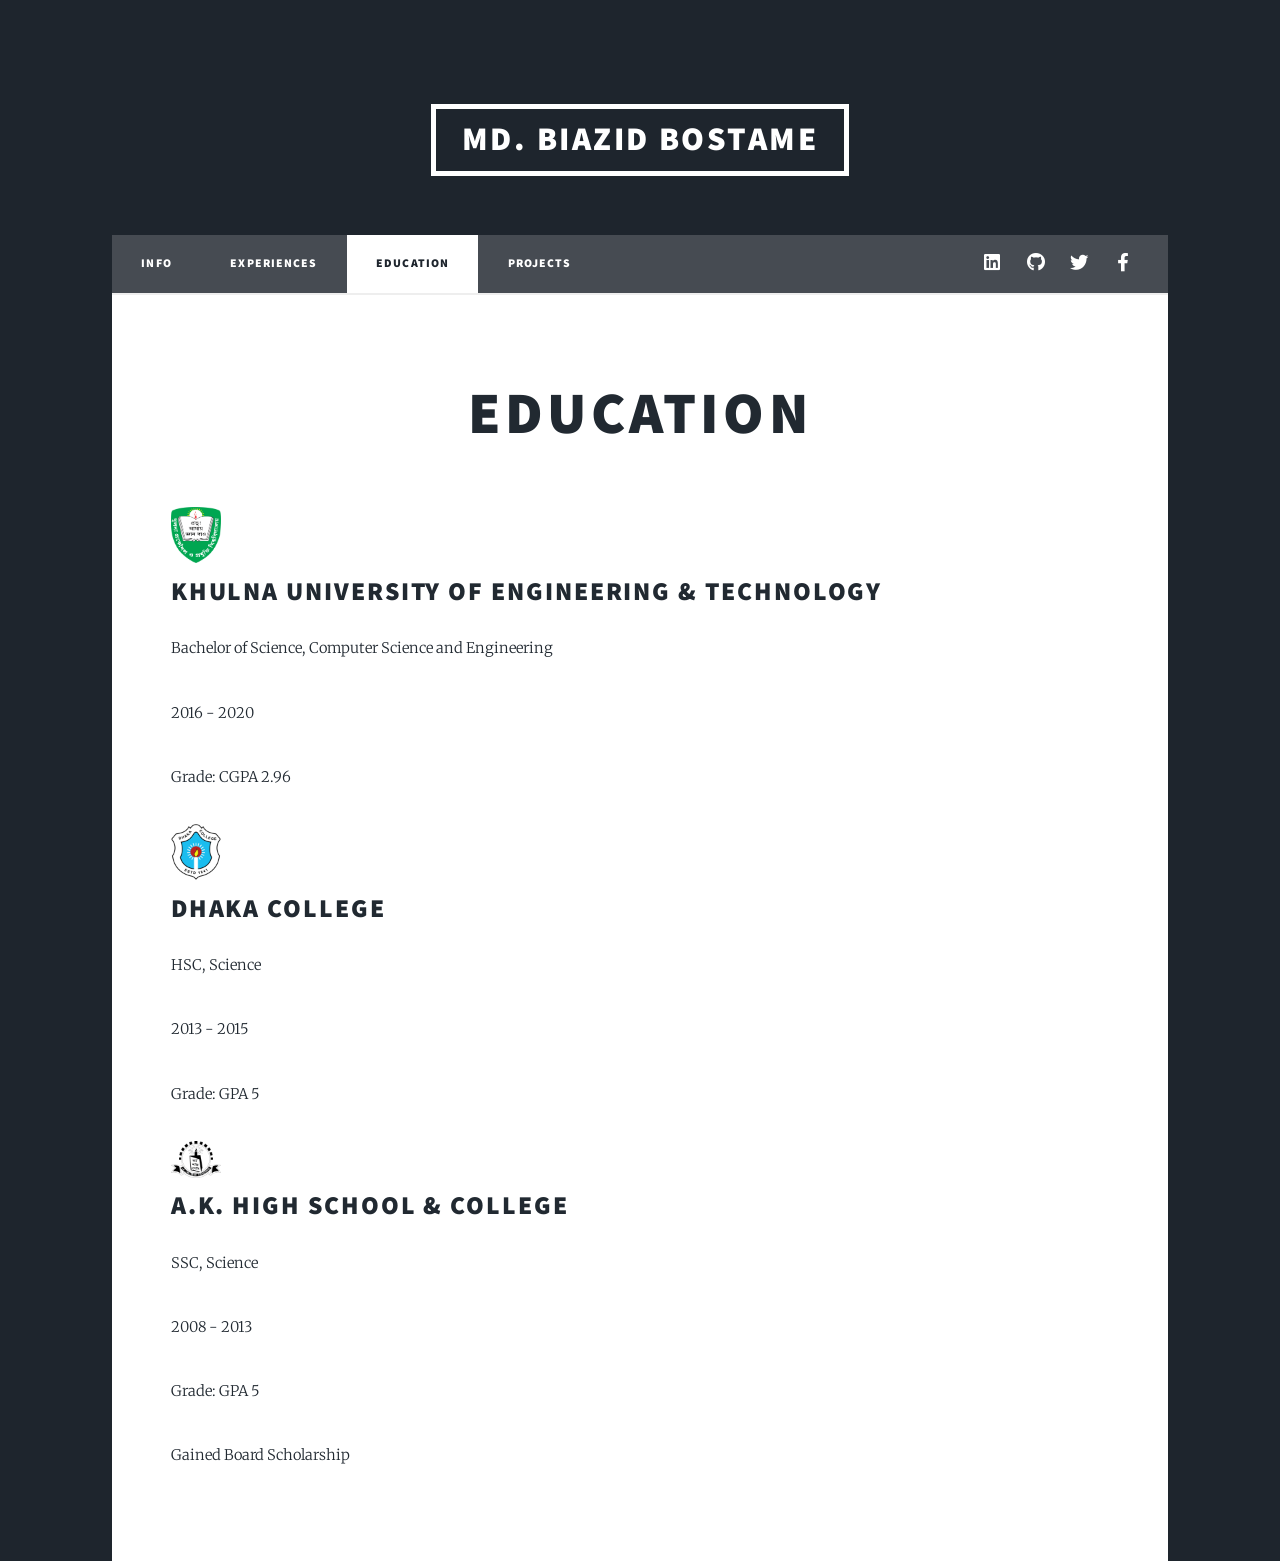
==== commit 6a415f32: "Update education.html" ====
--- a/education.html
+++ b/education.html
@@ -63,7 +63,7 @@
                         <div class="education-entry">
                             <img src="kuet_logo.png" alt="KUET Logo">
                             <h2>Khulna University of Engineering & Technology</h2>
-                            <p>Bachelor of Science - BS, Computer Science and Engineering</p>
+                            <p>Bachelor of Science, Computer Science and Engineering</p>
                             <p>2016 - 2020</p>
                             <p>Grade: CGPA 2.96</p>
                         </div>
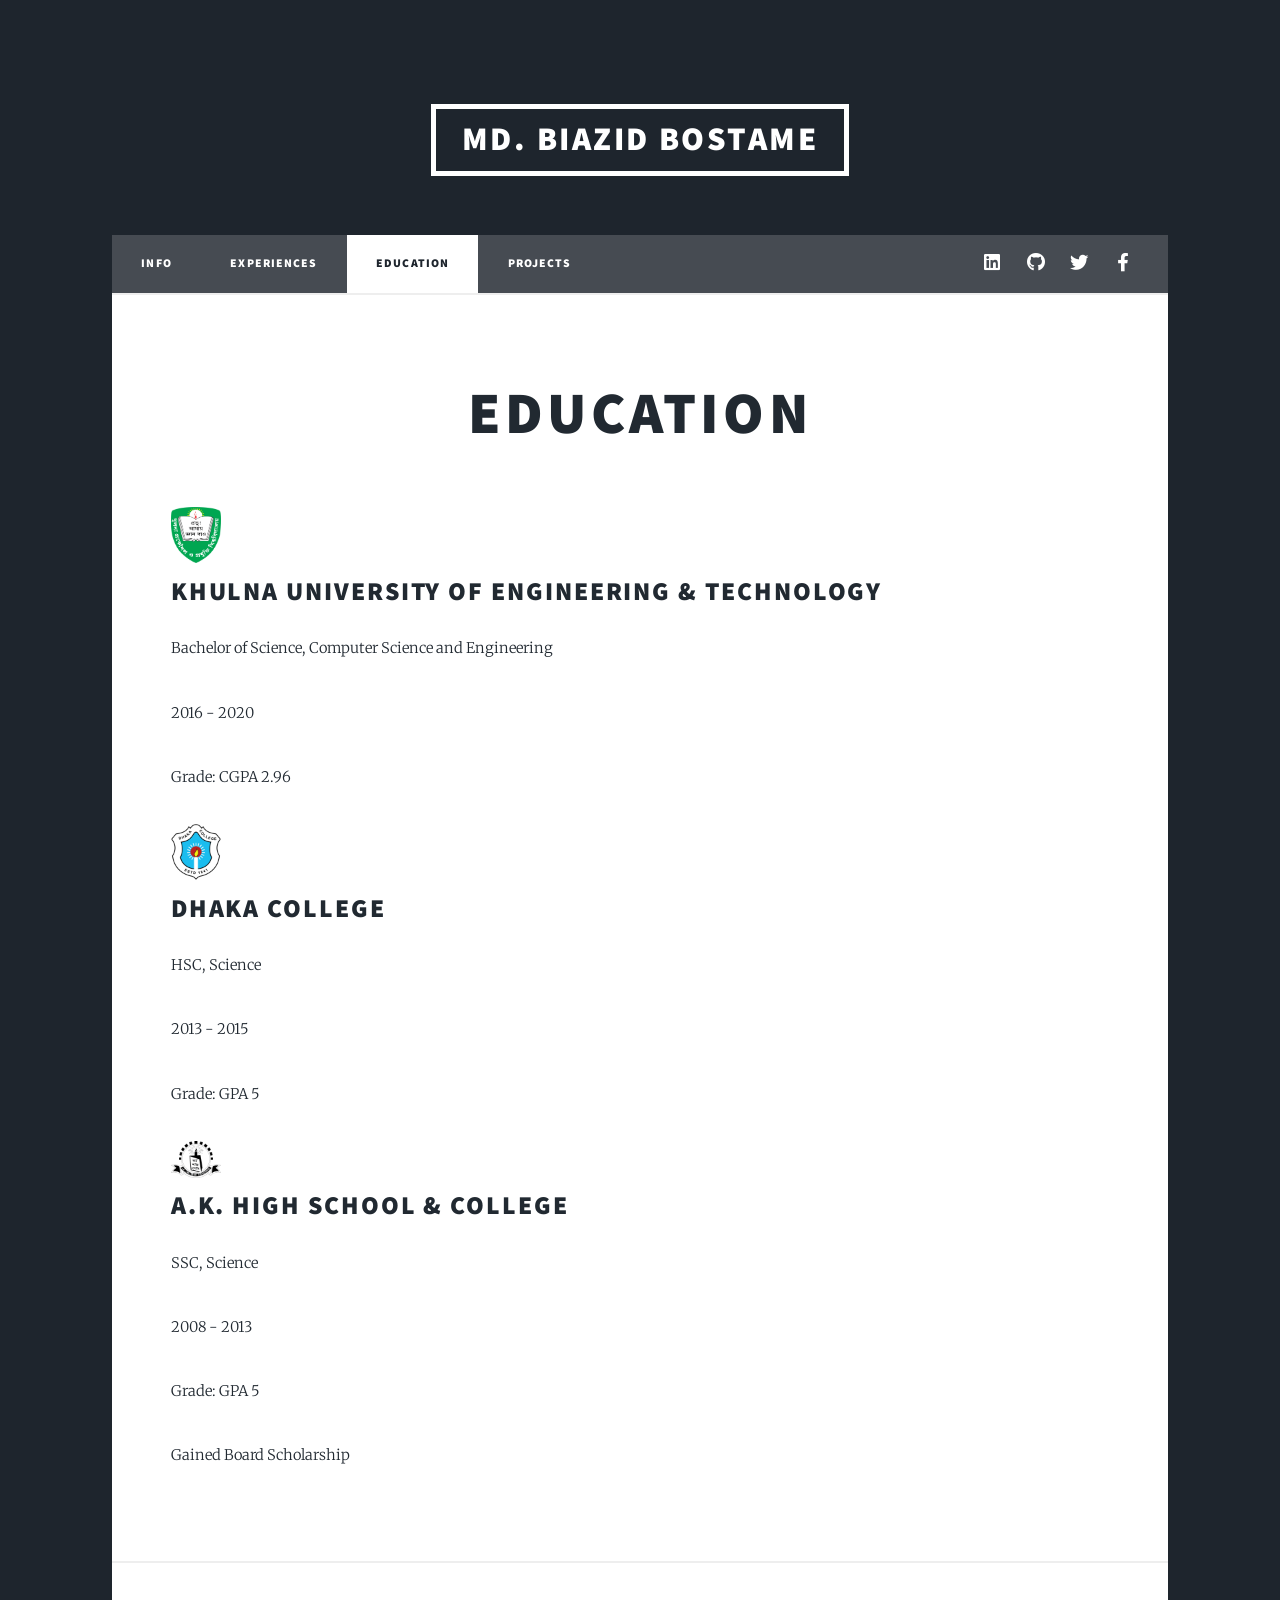
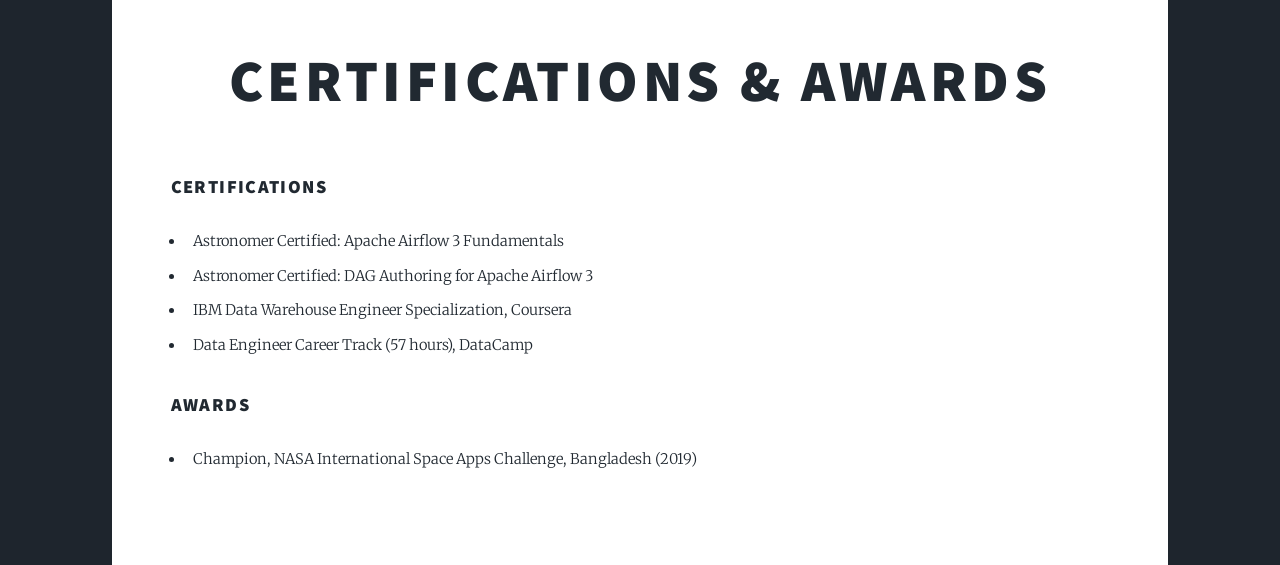
==== commit 292bf7dc: "certification added certification added" ====
--- a/education.html
+++ b/education.html
@@ -87,6 +87,25 @@
                             <p>Gained Board Scholarship</p>
                         </div>
                     </section>
+
+                    <section class="post">
+                        <header class="major">
+                            <h2>Certifications &amp; Awards</h2>
+                        </header>
+
+                        <h3>Certifications</h3>
+                        <ul>
+                            <li>Astronomer Certified: Apache Airflow 3 Fundamentals</li>
+                            <li>Astronomer Certified: DAG Authoring for Apache Airflow 3</li>
+                            <li>IBM Data Warehouse Engineer Specialization, Coursera</li>
+                            <li>Data Engineer Career Track (57 hours), DataCamp</li>
+                        </ul>
+
+                        <h3>Awards</h3>
+                        <ul>
+                            <li>Champion, NASA International Space Apps Challenge, Bangladesh (2019)</li>
+                        </ul>
+                    </section>
                     
 
 				
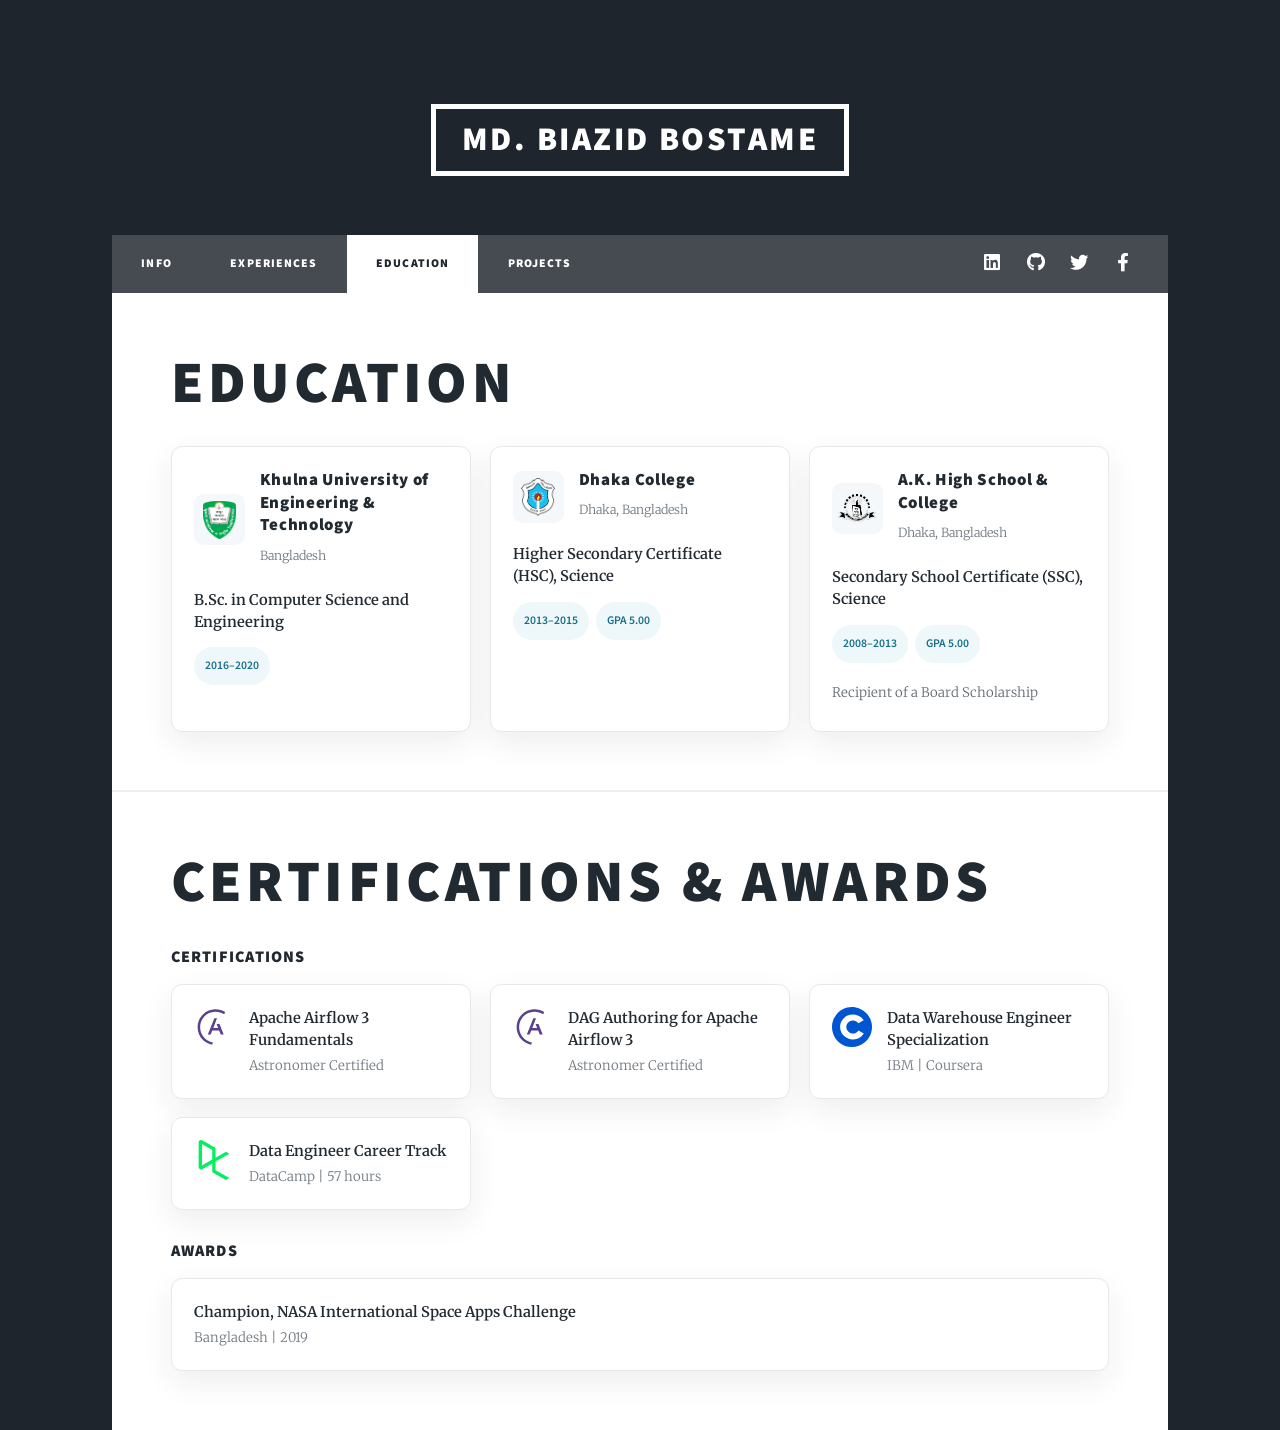
==== commit cfefcd9f: "Refactor education section with responsive design and improved styling" ====
--- a/education.html
+++ b/education.html
@@ -12,6 +12,170 @@
 		<meta name="viewport" content="width=device-width, initial-scale=1, user-scalable=no" />
 		<link rel="stylesheet" href="assets/css/main.css" />
 		<noscript><link rel="stylesheet" href="assets/css/noscript.css" /></noscript>
+        <style>
+            #main > .education-section {
+                padding: 4rem;
+            }
+
+            .education-section > header.major {
+                margin-bottom: 2rem;
+                text-align: left;
+            }
+
+            .education-section > header.major h1,
+            .education-section > header.major h2 {
+                font-size: 2.5rem;
+                margin-bottom: 0;
+            }
+
+            .education-grid,
+            .credential-grid {
+                display: grid;
+                gap: 1.25rem;
+                grid-template-columns: repeat(auto-fit, minmax(250px, 1fr));
+            }
+
+            .education-card,
+            .credential-card {
+                background: #ffffff;
+                border: 1px solid #e6e9ec;
+                border-radius: 0.75rem;
+                box-shadow: 0 0.75rem 2rem rgba(33, 41, 49, 0.08);
+                padding: 1.5rem;
+            }
+
+            .education-card {
+                height: 100%;
+            }
+
+            .education-card__header {
+                align-items: center;
+                display: flex;
+                gap: 1rem;
+                margin-bottom: 1.25rem;
+            }
+
+            .education-card__logo {
+                align-items: center;
+                background: #f5f8fa;
+                border-radius: 0.65rem;
+                display: flex;
+                flex: 0 0 3.5rem;
+                height: 3.5rem;
+                justify-content: center;
+                padding: 0.45rem;
+            }
+
+            .education-card__logo img {
+                height: 100%;
+                object-fit: contain;
+                width: 100%;
+            }
+
+            .education-card h2 {
+                font-size: 1.15rem;
+                letter-spacing: 0.04em;
+                line-height: 1.35;
+                margin: 0;
+                text-align: left;
+                text-transform: none;
+            }
+
+            .education-card__location {
+                color: #717981;
+                font-size: 0.85rem;
+                margin: 0.25rem 0 0;
+            }
+
+            .education-card__degree {
+                font-weight: 600;
+                line-height: 1.5;
+                margin-bottom: 1rem;
+                text-align: left;
+            }
+
+            .education-card__details {
+                display: flex;
+                flex-wrap: wrap;
+                gap: 0.5rem;
+                margin: 0;
+            }
+
+            .education-card__details span {
+                background: #eef8fb;
+                border-radius: 999px;
+                color: #176f89;
+                font-family: "Source Sans Pro", Helvetica, sans-serif;
+                font-size: 0.8rem;
+                font-weight: 600;
+                padding: 0.35rem 0.75rem;
+            }
+
+            .education-card__note {
+                color: #626a71;
+                font-size: 0.9rem;
+                margin: 1rem 0 0;
+                text-align: left;
+            }
+
+            .education-section > h3 {
+                font-size: 1.1rem;
+                margin: 2rem 0 1rem;
+            }
+
+            .credential-grid {
+                list-style: none;
+                margin: 0;
+                padding: 0;
+            }
+
+            .credential-card {
+                line-height: 1.5;
+            }
+
+            .credential-card__header {
+                align-items: flex-start;
+                display: flex;
+                gap: 1rem;
+            }
+
+            .credential-card__logo {
+                flex: 0 0 2.75rem;
+                height: 2.75rem;
+                object-fit: contain;
+                width: 2.75rem;
+            }
+
+            .credential-card__header > div {
+                min-width: 0;
+            }
+
+            .credential-card strong,
+            .credential-card span {
+                display: block;
+            }
+
+            .credential-card strong {
+                font-size: 1rem;
+            }
+
+            .credential-card span {
+                color: #717981;
+                font-size: 0.9rem;
+                margin-top: 0.35rem;
+            }
+
+            @media screen and (max-width: 736px) {
+                #main > .education-section {
+                    padding: 3rem 1.5rem;
+                }
+
+                .education-grid,
+                .credential-grid {
+                    grid-template-columns: 1fr;
+                }
+            }
+        </style>
 	</head>
 	<body class="is-preload">
 
@@ -45,65 +209,111 @@
 				<div id="main">
 
 
-            
-                    <style>
-                        .education-entry img {
-                            width: 50px; /* Adjust the width as needed */
-                            height: auto; /* Maintain aspect ratio */
-                        }
-                    </style>
-                    
                     <!-- Education Section -->
-                    <section class="post">
+                    <section class="post education-section">
                         <header class="major">
                             <h1>Education</h1>
                         </header>
-                    
-                        <!-- Khulna University of Engineering and Technology -->
-                        <div class="education-entry">
-                            <img src="kuet_logo.png" alt="KUET Logo">
-                            <h2>Khulna University of Engineering & Technology</h2>
-                            <p>Bachelor of Science, Computer Science and Engineering</p>
-                            <p>2016 - 2020</p>
-                            <p>Grade: CGPA 2.96</p>
-                        </div>
-                    
-                        <!-- Dhaka College -->
-                        <div class="education-entry">
-                            <img src="Dhaka_College.png" alt="Dhaka College Logo">
-                            <h2>Dhaka College</h2>
-                            <p>HSC, Science</p>
-                            <p>2013 - 2015</p>
-                            <p>Grade: GPA 5</p>
-                        </div>
-                    
-                        <!-- A.K. High School & College -->
-                        <div class="education-entry">
-                            <img src="ak-high-school-logo.png" alt="A.K. High School & College Logo">
-                            <h2>A.K. High School & College</h2>
-                            <p>SSC, Science</p>
-                            <p>2008 - 2013</p>
-                            <p>Grade: GPA 5</p>
-                            <p>Gained Board Scholarship</p>
+
+                        <div class="education-grid">
+                            <article class="education-card">
+                                <div class="education-card__header">
+                                    <div class="education-card__logo"><img src="kuet_logo.png" alt="KUET logo"></div>
+                                    <div>
+                                        <h2>Khulna University of Engineering &amp; Technology</h2>
+                                        <p class="education-card__location">Bangladesh</p>
+                                    </div>
+                                </div>
+                                <p class="education-card__degree">B.Sc. in Computer Science and Engineering</p>
+                                <p class="education-card__details">
+                                    <span>2016–2020</span>
+                                </p>
+                            </article>
+
+                            <article class="education-card">
+                                <div class="education-card__header">
+                                    <div class="education-card__logo"><img src="Dhaka_College.png" alt="Dhaka College logo"></div>
+                                    <div>
+                                        <h2>Dhaka College</h2>
+                                        <p class="education-card__location">Dhaka, Bangladesh</p>
+                                    </div>
+                                </div>
+                                <p class="education-card__degree">Higher Secondary Certificate (HSC), Science</p>
+                                <p class="education-card__details">
+                                    <span>2013–2015</span>
+                                    <span>GPA 5.00</span>
+                                </p>
+                            </article>
+
+                            <article class="education-card">
+                                <div class="education-card__header">
+                                    <div class="education-card__logo"><img src="ak-high-school-logo.png" alt="A.K. High School &amp; College logo"></div>
+                                    <div>
+                                        <h2>A.K. High School &amp; College</h2>
+                                        <p class="education-card__location">Dhaka, Bangladesh</p>
+                                    </div>
+                                </div>
+                                <p class="education-card__degree">Secondary School Certificate (SSC), Science</p>
+                                <p class="education-card__details">
+                                    <span>2008–2013</span>
+                                    <span>GPA 5.00</span>
+                                </p>
+                                <p class="education-card__note">Recipient of a Board Scholarship</p>
+                            </article>
                         </div>
                     </section>
 
-                    <section class="post">
+                    <section class="post education-section">
                         <header class="major">
                             <h2>Certifications &amp; Awards</h2>
                         </header>
 
                         <h3>Certifications</h3>
-                        <ul>
-                            <li>Astronomer Certified: Apache Airflow 3 Fundamentals</li>
-                            <li>Astronomer Certified: DAG Authoring for Apache Airflow 3</li>
-                            <li>IBM Data Warehouse Engineer Specialization, Coursera</li>
-                            <li>Data Engineer Career Track (57 hours), DataCamp</li>
+                        <ul class="credential-grid">
+                            <li class="credential-card">
+                                <div class="credential-card__header">
+                                    <img class="credential-card__logo" src="images/astronomer.svg" alt="">
+                                    <div>
+                                        <strong>Apache Airflow 3 Fundamentals</strong>
+                                        <span>Astronomer Certified</span>
+                                    </div>
+                                </div>
+                            </li>
+                            <li class="credential-card">
+                                <div class="credential-card__header">
+                                    <img class="credential-card__logo" src="images/astronomer.svg" alt="">
+                                    <div>
+                                        <strong>DAG Authoring for Apache Airflow 3</strong>
+                                        <span>Astronomer Certified</span>
+                                    </div>
+                                </div>
+                            </li>
+                            <li class="credential-card">
+                                <div class="credential-card__header">
+                                    <img class="credential-card__logo" src="images/coursera.svg" alt="">
+                                    <div>
+                                        <strong>Data Warehouse Engineer Specialization</strong>
+                                        <span>IBM | Coursera</span>
+                                    </div>
+                                </div>
+                            </li>
+                            <li class="credential-card">
+                                <div class="credential-card__header">
+                                    <img class="credential-card__logo" src="images/datacamp.svg" alt="">
+                                    <div>
+                                        <strong>Data Engineer Career Track</strong>
+                                        <span>DataCamp | 57 hours</span>
+                                    </div>
+                                </div>
+                            </li>
                         </ul>
 
                         <h3>Awards</h3>
-                        <ul>
-                            <li>Champion, NASA International Space Apps Challenge, Bangladesh (2019)</li>
+                        <ul class="credential-grid">
+                            <li class="credential-card">
+                                <strong>Champion, NASA International Space Apps Challenge</strong>
+                                <span>Bangladesh | 2019</span>
+                            </li>
                         </ul>
                     </section>
                     
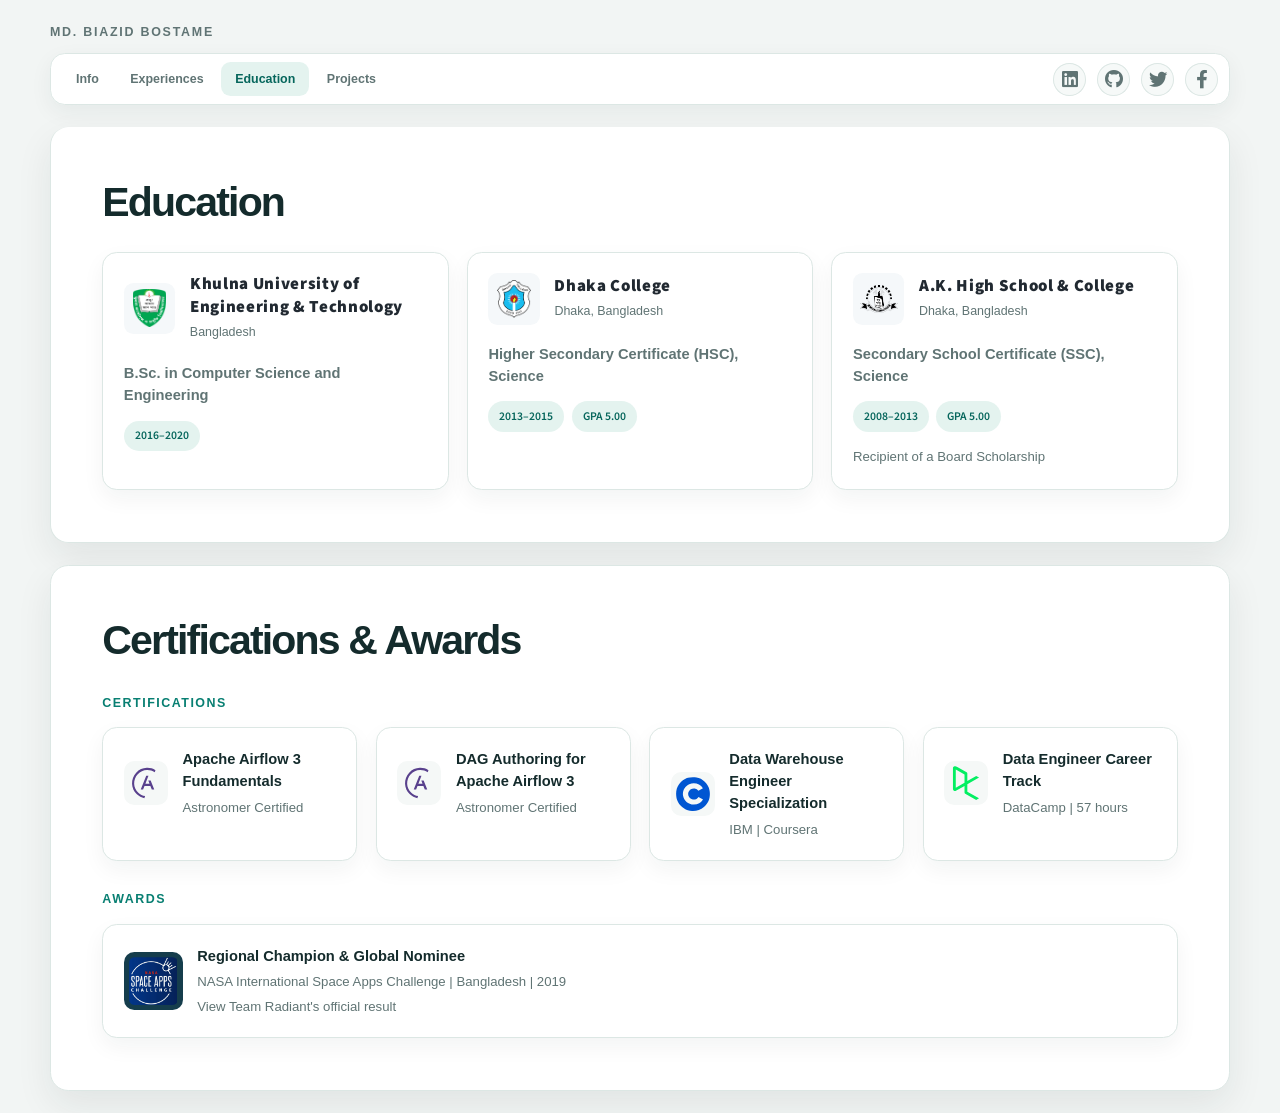
==== commit 85006745: "Add portfolio.css for improved styling and layout across pages" ====
--- a/education.html
+++ b/education.html
@@ -176,6 +176,7 @@
                 }
             }
         </style>
+		<link rel="stylesheet" href="assets/css/portfolio.css" />
 	</head>
 	<body class="is-preload">
 
@@ -193,7 +194,7 @@
 							<li><a href="index.html">Info</a></li>
                             <li><a href="experiences.html">Experiences</a></li>
 							<li class="active"><a href="education.html">Education</a></li>
-							<li><a href="projects.html ">Projects</a></li>
+							<li><a href="projects.html">Projects</a></li>
 							
 						</ul>
 						<ul class="icons">
@@ -311,8 +312,14 @@
                         <h3>Awards</h3>
                         <ul class="credential-grid">
                             <li class="credential-card">
-                                <strong>Champion, NASA International Space Apps Challenge</strong>
-                                <span>Bangladesh | 2019</span>
+                                <a class="credential-card__header credential-card__award-link" href="https://2019.spaceappschallenge.org/challenges/planets-near-and-far/build-planet-workshop/teams/team-radiant/" target="_blank" rel="noopener noreferrer">
+                                    <img class="credential-card__logo credential-card__logo--spaceapps" src="images/spaceapps-challenge.png" alt="NASA Space Apps Challenge logo">
+                                    <div>
+                                        <strong>Regional Champion &amp; Global Nominee</strong>
+                                        <span>NASA International Space Apps Challenge | Bangladesh | 2019</span>
+                                        <span>View Team Radiant's official result</span>
+                                    </div>
+                                </a>
                             </li>
                         </ul>
                     </section>
--- a/assets/css/portfolio.css
+++ b/assets/css/portfolio.css
@@ -0,0 +1,709 @@
+:root {
+	--portfolio-bg: #f2f5f4;
+	--portfolio-surface: #ffffff;
+	--portfolio-ink: #142b2c;
+	--portfolio-muted: #607474;
+	--portfolio-accent: #087f72;
+	--portfolio-accent-dark: #06665c;
+	--portfolio-accent-soft: #e4f3ef;
+	--portfolio-line: #dce7e4;
+	--portfolio-shadow: 0 1rem 2.5rem rgba(20, 43, 44, 0.08);
+}
+
+html {
+	scroll-behavior: smooth;
+}
+
+body {
+	background: var(--portfolio-bg);
+	color: var(--portfolio-ink);
+	font-family: "Segoe UI", Arial, sans-serif;
+	line-height: 1.7;
+}
+
+#wrapper {
+	margin: 0 auto;
+	max-width: 1180px;
+	overflow: visible;
+	width: calc(100% - 3rem);
+}
+
+#wrapper > .bg,
+#wrapper.fade-in:before {
+	display: none;
+}
+
+#intro {
+	align-items: flex-start;
+	background: linear-gradient(125deg, #102b31 0%, #16494a 58%, #087f72 100%);
+	border-radius: 1.5rem;
+	box-shadow: 0 1.5rem 3.5rem rgba(16, 43, 49, 0.18);
+	justify-content: center;
+	margin-top: 2rem;
+	min-height: 0;
+	padding: clamp(3rem, 8vw, 6rem);
+	text-align: left;
+}
+
+#intro h1 {
+	font-size: clamp(2.75rem, 6vw, 5rem);
+	letter-spacing: -0.055em;
+	line-height: 1.05;
+	margin-bottom: 1.25rem;
+	max-width: 900px;
+	text-align: left;
+	text-transform: none;
+}
+
+#intro p {
+	color: rgba(255, 255, 255, 0.84);
+	font-size: clamp(1rem, 2vw, 1.25rem);
+	font-style: normal;
+	line-height: 1.7;
+	margin: 0;
+	max-width: 760px;
+	text-align: left;
+}
+
+#intro a {
+	border-bottom: 0;
+}
+
+#intro .actions {
+	display: flex;
+	flex-wrap: wrap;
+	gap: 0.75rem;
+	margin-top: 2rem;
+}
+
+#intro .actions li {
+	padding-left: 0;
+}
+
+#header {
+	align-items: flex-start;
+	color: var(--portfolio-ink);
+	height: auto;
+	padding: 1.75rem 0 1rem;
+	pointer-events: auto;
+	text-align: left;
+}
+
+#intro + #header {
+	display: none;
+}
+
+#header .logo {
+	border: 0 !important;
+	color: var(--portfolio-muted);
+	font-family: inherit;
+	font-size: 0.85rem;
+	font-weight: 800;
+	letter-spacing: 0.14em;
+	padding: 0;
+	text-transform: uppercase;
+}
+
+#header .logo:hover {
+	color: var(--portfolio-accent) !important;
+}
+
+#nav {
+	align-items: center;
+	backdrop-filter: blur(16px);
+	background: rgba(255, 255, 255, 0.94);
+	border: 1px solid var(--portfolio-line);
+	border-radius: 1rem;
+	box-shadow: 0 0.5rem 1.5rem rgba(20, 43, 44, 0.06);
+	color: var(--portfolio-ink);
+	height: auto;
+	line-height: normal;
+	margin: 0 auto 1.5rem;
+	max-width: none;
+	min-height: 0;
+	overflow: visible;
+	padding: 0.55rem 0.75rem;
+	position: sticky;
+	top: 0.75rem;
+	width: 100%;
+}
+
+#nav a {
+	border: 0;
+	color: var(--portfolio-muted);
+}
+
+#nav ul.links {
+	align-items: center;
+	font-family: inherit;
+	gap: 0.25rem;
+	letter-spacing: 0;
+	text-transform: none;
+}
+
+#nav ul.links li a {
+	border-radius: 0.65rem;
+	color: var(--portfolio-muted) !important;
+	font-size: 0.85rem;
+	font-weight: 700;
+	padding: 0.7rem 0.95rem;
+}
+
+#nav ul.links li a:hover {
+	background: var(--portfolio-accent-soft);
+	color: var(--portfolio-accent) !important;
+}
+
+#nav ul.links li.active {
+	background: transparent;
+}
+
+#nav ul.links li.active a {
+	background: var(--portfolio-accent-soft);
+	color: var(--portfolio-accent-dark) !important;
+}
+
+#nav ul.icons {
+	align-items: center;
+	display: flex;
+	gap: 0.25rem;
+	margin-left: auto;
+	padding-left: 0.5rem;
+}
+
+#nav ul.icons li {
+	padding-left: 0;
+}
+
+#nav ul.icons li a.icon:before {
+	background: #f6f9f8;
+	box-shadow: inset 0 0 0 1px var(--portfolio-line) !important;
+	color: var(--portfolio-muted);
+}
+
+#nav ul.icons li a.icon:hover:before {
+	background: var(--portfolio-accent-soft);
+	box-shadow: inset 0 0 0 1px var(--portfolio-accent) !important;
+	color: var(--portfolio-accent);
+}
+
+#main {
+	background: transparent;
+	box-shadow: none;
+	margin: 0 auto 1.5rem;
+	max-width: none;
+	width: 100%;
+}
+
+#main > * {
+	background: var(--portfolio-surface);
+	border: 1px solid var(--portfolio-line);
+	border-radius: 1.25rem;
+	box-shadow: var(--portfolio-shadow);
+	margin: 0 0 1.5rem;
+	padding: clamp(1.75rem, 5vw, 3.5rem);
+}
+
+#main > .post {
+	padding: clamp(1.75rem, 5vw, 3.5rem);
+}
+
+#main > .post header.major {
+	margin-bottom: 1.75rem;
+	text-align: left;
+}
+
+#main > .post header.major h1,
+#main > .post header.major h2 {
+	color: var(--portfolio-ink);
+	font-family: inherit;
+	font-size: clamp(2rem, 4vw, 2.8rem);
+	letter-spacing: -0.045em;
+	line-height: 1.15;
+	margin: 0;
+	text-transform: none;
+}
+
+#main > .post header.major h3 {
+	color: var(--portfolio-accent);
+	font-family: inherit;
+	font-size: 0.9rem;
+	font-weight: 800;
+	letter-spacing: 0.12em;
+	margin: 0;
+	text-transform: uppercase;
+}
+
+#main > .post p {
+	color: var(--portfolio-muted);
+	text-align: left;
+}
+
+#main > .post strong {
+	color: var(--portfolio-ink);
+}
+
+.button,
+button,
+input[type="button"],
+input[type="reset"],
+input[type="submit"] {
+	background: var(--portfolio-accent);
+	border: 0;
+	border-radius: 0.65rem;
+	box-shadow: none;
+	color: #ffffff !important;
+	font-family: inherit;
+	font-size: 0.85rem;
+	font-weight: 750;
+	height: auto;
+	letter-spacing: 0;
+	line-height: 1.2;
+	padding: 0.9rem 1.2rem;
+	text-transform: none;
+	transition: background-color 0.2s ease, transform 0.2s ease;
+}
+
+.button:hover,
+button:hover,
+input[type="button"]:hover,
+input[type="reset"]:hover,
+input[type="submit"]:hover {
+	background: var(--portfolio-accent-dark);
+	box-shadow: none;
+	color: #ffffff !important;
+	transform: translateY(-1px);
+}
+
+.button.disabled,
+.button:disabled,
+button.disabled,
+button:disabled {
+	pointer-events: none;
+}
+
+#intro .button {
+	background: rgba(255, 255, 255, 0.12);
+	box-shadow: inset 0 0 0 1px rgba(255, 255, 255, 0.55);
+	color: #ffffff !important;
+}
+
+#intro .button:hover {
+	background: rgba(255, 255, 255, 0.2);
+	box-shadow: inset 0 0 0 1px #ffffff;
+	color: #ffffff !important;
+}
+
+#intro .button.primary {
+	background: #ffffff;
+	box-shadow: none;
+	color: #123b3b !important;
+}
+
+#intro .button.primary:hover {
+	background: #daf2eb;
+	color: #123b3b !important;
+}
+
+#intro .button.icon.solo {
+	border-radius: 50%;
+	height: 3.1rem;
+	line-height: 3.1rem;
+	padding: 0;
+	text-indent: 3.1rem;
+	width: 3.1rem;
+}
+
+#main > section.posts {
+	display: grid;
+	gap: 1.25rem;
+	grid-template-columns: repeat(auto-fit, minmax(min(100%, 270px), 1fr));
+	padding: clamp(1.25rem, 4vw, 2.5rem);
+}
+
+#main > section.posts > .projects-heading {
+	border-bottom: 1px solid var(--portfolio-line);
+	grid-column: 1 / -1;
+	margin: 0 0 0.25rem;
+	padding: 0 0 1.25rem;
+	text-align: left;
+	width: 100%;
+}
+
+.projects-heading .eyebrow {
+	color: var(--portfolio-accent);
+	font-size: 0.78rem;
+	font-weight: 800;
+	letter-spacing: 0.14em;
+	margin: 0 0 0.4rem;
+	text-transform: uppercase;
+}
+
+.projects-heading h1 {
+	color: var(--portfolio-ink);
+	font-family: inherit;
+	font-size: clamp(2rem, 4vw, 2.8rem);
+	letter-spacing: -0.045em;
+	line-height: 1.15;
+	margin: 0 0 0.5rem;
+	text-align: left;
+	text-transform: none;
+}
+
+.projects-heading p:last-child {
+	color: var(--portfolio-muted);
+	margin: 0;
+}
+
+#main > section.posts > article {
+	background: var(--portfolio-surface);
+	border: 1px solid var(--portfolio-line);
+	border-radius: 1rem;
+	box-shadow: 0 0.6rem 1.5rem rgba(20, 43, 44, 0.05);
+	display: flex;
+	flex-direction: column;
+	flex-basis: auto;
+	margin: 0;
+	max-width: none;
+	min-width: 0;
+	padding: 1.25rem;
+	transition: box-shadow 0.2s ease, transform 0.2s ease;
+	width: 100%;
+}
+
+#main > section.posts > article:hover {
+	box-shadow: 0 1rem 2rem rgba(20, 43, 44, 0.1);
+	transform: translateY(-3px);
+}
+
+#main > section.posts > article header h2 {
+	font-family: inherit;
+	font-size: 1.2rem;
+	letter-spacing: -0.025em;
+	line-height: 1.35;
+	margin: 0;
+	text-align: left;
+	text-transform: none;
+}
+
+#main > section.posts > article header h2 a {
+	border: 0;
+	color: var(--portfolio-ink);
+}
+
+#main > section.posts > article header h2 a:hover {
+	color: var(--portfolio-accent) !important;
+}
+
+#main > section.posts > article .image {
+	border-radius: 0.75rem;
+	margin: 1rem 0;
+	overflow: hidden;
+}
+
+#main > section.posts > article .image img {
+	height: 12rem;
+	object-fit: cover;
+	transition: transform 0.3s ease;
+	width: 100%;
+}
+
+#main > section.posts > article:hover .image img {
+	transform: scale(1.03);
+}
+
+#main > section.posts > article p {
+	color: var(--portfolio-muted);
+	font-size: 0.95rem;
+	margin: 0 0 1rem;
+	text-align: left;
+}
+
+#main > section.posts > article ul.actions {
+	margin-top: auto;
+}
+
+.experience-entry {
+	background: linear-gradient(135deg, #ffffff 0%, #f8fbfa 100%);
+	border: 1px solid var(--portfolio-line);
+	border-left: 4px solid var(--portfolio-accent);
+	border-radius: 0.9rem;
+	margin: 0 0 1.25rem;
+	padding: 1.5rem;
+}
+
+.experience-entry header {
+	margin-bottom: 1rem;
+}
+
+.experience-entry header h2 {
+	color: var(--portfolio-ink);
+	font-family: inherit;
+	font-size: 1.35rem;
+	letter-spacing: -0.025em;
+	margin: 0 0 0.35rem;
+	text-align: left;
+	text-transform: none;
+}
+
+.experience-entry header p {
+	color: var(--portfolio-muted);
+	font-size: 0.9rem;
+	margin: 0.15rem 0;
+	text-align: left;
+}
+
+.experience-entry ul {
+	margin: 0 0 1.25rem;
+	padding-left: 1.25rem;
+}
+
+.experience-entry li {
+	color: var(--portfolio-muted);
+	margin-bottom: 0.5rem;
+	padding-left: 0.2rem;
+}
+
+.experience-entry > p:last-child {
+	background: var(--portfolio-accent-soft);
+	border-radius: 0.6rem;
+	color: var(--portfolio-accent-dark);
+	font-size: 0.85rem;
+	margin: 0;
+	padding: 0.75rem 1rem;
+	text-align: left;
+}
+
+.education-section > header.major {
+	margin-bottom: 1.75rem;
+	text-align: left;
+}
+
+.education-section > header.major h1,
+.education-section > header.major h2 {
+	color: var(--portfolio-ink);
+	font-family: inherit;
+	font-size: clamp(2rem, 4vw, 2.8rem);
+	letter-spacing: -0.045em;
+	line-height: 1.15;
+	margin: 0;
+	text-transform: none;
+}
+
+.education-grid,
+.credential-grid {
+	gap: 1.25rem;
+	grid-template-columns: repeat(auto-fit, minmax(min(100%, 250px), 1fr));
+}
+
+.education-card,
+.credential-card {
+	background: var(--portfolio-surface);
+	border: 1px solid var(--portfolio-line);
+	border-radius: 1rem;
+	box-shadow: 0 0.6rem 1.5rem rgba(20, 43, 44, 0.05);
+	padding: 1.4rem;
+}
+
+.education-card__details span {
+	background: var(--portfolio-accent-soft);
+	color: var(--portfolio-accent-dark);
+}
+
+.education-section > h3 {
+	color: var(--portfolio-accent);
+	font-family: inherit;
+	font-size: 0.85rem;
+	font-weight: 800;
+	letter-spacing: 0.12em;
+	text-transform: uppercase;
+}
+
+.credential-card__header {
+	align-items: center;
+}
+
+.credential-card__logo {
+	background: #f5f8f7;
+	border-radius: 0.7rem;
+	flex: 0 0 3rem;
+	height: 3rem;
+	object-fit: contain;
+	padding: 0.35rem;
+	width: 3rem;
+}
+
+.credential-card__logo--spaceapps {
+	background: #153d4c;
+	flex-basis: 4rem;
+	height: 4rem;
+	width: 4rem;
+}
+
+.credential-card__award-link {
+	border: 0;
+	color: inherit;
+	text-decoration: none;
+}
+
+.credential-card__award-link:hover strong {
+	color: var(--portfolio-accent);
+}
+
+.credential-card strong {
+	color: var(--portfolio-ink);
+}
+
+.credential-card span {
+	color: var(--portfolio-muted);
+}
+
+#footer {
+	background: var(--portfolio-surface);
+	border: 1px solid var(--portfolio-line);
+	border-radius: 1.25rem;
+	box-shadow: var(--portfolio-shadow);
+	color: var(--portfolio-muted);
+	display: block;
+	margin: 0 auto;
+	max-width: none;
+	overflow: hidden;
+	width: 100%;
+}
+
+#footer .split.contact {
+	display: grid;
+	grid-template-columns: repeat(auto-fit, minmax(220px, 1fr));
+}
+
+#footer .split.contact > section,
+#footer .split.contact > section:first-child,
+#footer .split.contact > section:last-child {
+	border: 0;
+	border-right: 1px solid var(--portfolio-line);
+	border-top: 1px solid var(--portfolio-line);
+	display: block;
+	padding: 1.5rem;
+}
+
+#footer .split.contact > section > :first-child,
+#footer .split.contact > section > :last-child {
+	width: auto;
+}
+
+#footer h3 {
+	color: var(--portfolio-accent);
+	font-family: inherit;
+	font-size: 0.75rem;
+	font-weight: 800;
+	letter-spacing: 0.1em;
+	margin-bottom: 0.35rem;
+	text-transform: uppercase;
+}
+
+#footer p,
+#footer p a {
+	color: var(--portfolio-ink);
+	font-size: 0.95rem;
+}
+
+#footer p a {
+	border: 0;
+}
+
+#copyright {
+	color: var(--portfolio-muted);
+	font-family: inherit;
+	font-size: 0.8rem;
+	font-weight: 600;
+	margin: 1rem auto 2.5rem;
+	text-transform: none;
+	width: 100%;
+}
+
+#copyright a {
+	color: var(--portfolio-accent);
+}
+
+@media screen and (max-width: 980px) {
+	#nav {
+		display: flex;
+	}
+}
+
+@media screen and (max-width: 736px) {
+	#wrapper {
+		width: calc(100% - 1.25rem);
+	}
+
+	#intro {
+		border-radius: 1rem;
+		margin-top: 0.625rem;
+		padding: 3rem 1.5rem;
+	}
+
+	#intro .actions {
+		align-items: center;
+		display: flex;
+		flex-direction: row;
+		justify-content: flex-start;
+	}
+
+	#intro .actions li {
+		flex: 0 0 auto;
+		width: auto;
+	}
+
+	#intro .actions:not(.fixed) li:first-child .button.icon.solo {
+		height: 3.1rem;
+		width: 3.1rem;
+	}
+
+	#intro .actions:not(.fixed) li:last-child .button {
+		white-space: nowrap;
+		width: auto;
+	}
+
+	#nav {
+		align-items: stretch;
+		flex-direction: column;
+		position: static;
+	}
+
+	#nav ul.links {
+		flex-wrap: wrap;
+		justify-content: center;
+	}
+
+	#nav ul.icons {
+		justify-content: center;
+		margin: 0.4rem 0 0;
+		padding: 0;
+	}
+
+	#main > .education-section {
+		padding: 2rem 1.25rem;
+	}
+
+	.education-grid,
+	.credential-grid {
+		grid-template-columns: 1fr;
+	}
+
+	#footer .split.contact {
+		grid-template-columns: 1fr;
+	}
+}
+
+@media (prefers-reduced-motion: reduce) {
+	html {
+		scroll-behavior: auto;
+	}
+
+	#main > section.posts > article,
+	#main > section.posts > article .image img,
+	.button,
+	button {
+		transition: none;
+	}
+}
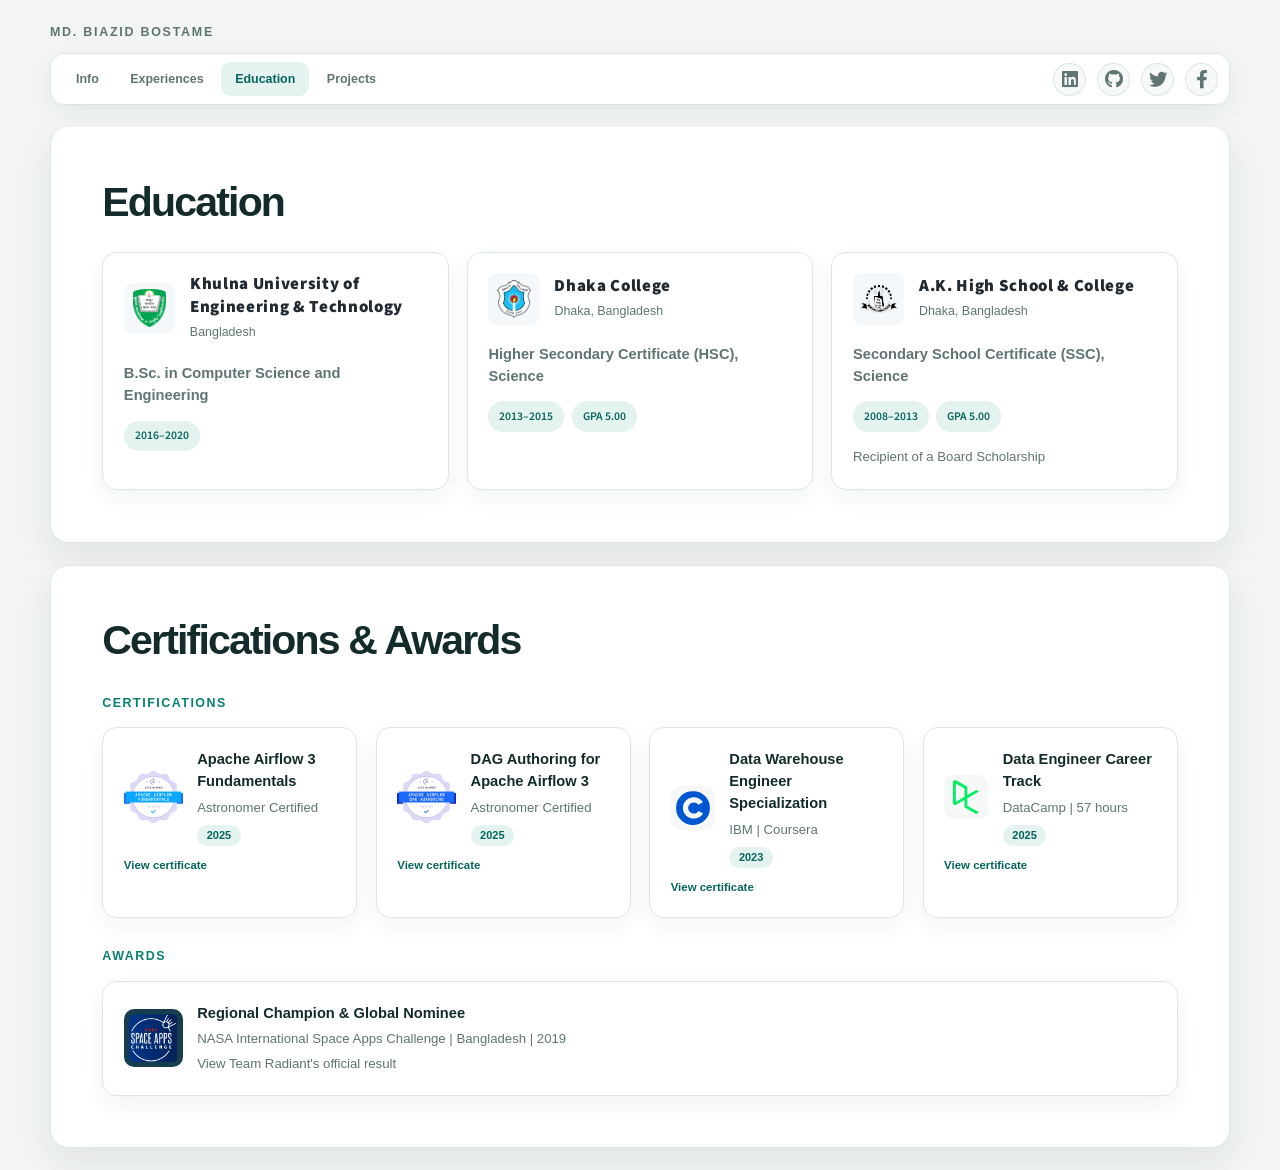
==== commit 6e21700b: "Implement code changes to enhance functionality and improve performance" ====
--- a/education.html
+++ b/education.html
@@ -272,40 +272,56 @@
                         <h3>Certifications</h3>
                         <ul class="credential-grid">
                             <li class="credential-card">
-                                <div class="credential-card__header">
-                                    <img class="credential-card__logo" src="images/astronomer.svg" alt="">
-                                    <div>
-                                        <strong>Apache Airflow 3 Fundamentals</strong>
-                                        <span>Astronomer Certified</span>
-                                    </div>
-                                </div>
-                            </li>
-                            <li class="credential-card">
-                                <div class="credential-card__header">
-                                    <img class="credential-card__logo" src="images/astronomer.svg" alt="">
-                                    <div>
-                                        <strong>DAG Authoring for Apache Airflow 3</strong>
-                                        <span>Astronomer Certified</span>
-                                    </div>
-                                </div>
-                            </li>
-                            <li class="credential-card">
-                                <div class="credential-card__header">
-                                    <img class="credential-card__logo" src="images/coursera.svg" alt="">
-                                    <div>
-                                        <strong>Data Warehouse Engineer Specialization</strong>
-                                        <span>IBM | Coursera</span>
-                                    </div>
-                                </div>
-                            </li>
-                            <li class="credential-card">
-                                <div class="credential-card__header">
-                                    <img class="credential-card__logo" src="images/datacamp.svg" alt="">
-                                    <div>
-                                        <strong>Data Engineer Career Track</strong>
-                                        <span>DataCamp | 57 hours</span>
-                                    </div>
-                                </div>
+                                <a class="credential-card__link" href="https://www.credly.com/earner/earned/badge/53fa3b07-f7e2-4bc4-8020-68cebe96901c" target="_blank" rel="noopener noreferrer">
+                                    <div class="credential-card__header">
+                                        <img class="credential-card__logo credential-card__logo--astronomer" src="images/astronomer-airflow-fundamentals.png" alt="">
+                                        <div>
+                                            <strong>Apache Airflow 3 Fundamentals</strong>
+                                            <span>Astronomer Certified</span>
+                                            <span class="credential-card__year">2025</span>
+                                        </div>
+                                    </div>
+                                    <span class="credential-card__link-label">View certificate</span>
+                                </a>
+                            </li>
+                            <li class="credential-card">
+                                <a class="credential-card__link" href="https://www.credly.com/earner/earned/badge/60fcf874-26d5-4743-b65c-8ece3b0b19ee" target="_blank" rel="noopener noreferrer">
+                                    <div class="credential-card__header">
+                                        <img class="credential-card__logo credential-card__logo--astronomer" src="images/astronomer-dag-authoring.png" alt="">
+                                        <div>
+                                            <strong>DAG Authoring for Apache Airflow 3</strong>
+                                            <span>Astronomer Certified</span>
+                                            <span class="credential-card__year">2025</span>
+                                        </div>
+                                    </div>
+                                    <span class="credential-card__link-label">View certificate</span>
+                                </a>
+                            </li>
+                            <li class="credential-card">
+                                <a class="credential-card__link" href="https://www.coursera.org/account/accomplishments/specialization/certificate/7ANDWWQXS5LL" target="_blank" rel="noopener noreferrer">
+                                    <div class="credential-card__header">
+                                        <img class="credential-card__logo" src="images/coursera.svg" alt="">
+                                        <div>
+                                            <strong>Data Warehouse Engineer Specialization</strong>
+                                            <span>IBM | Coursera</span>
+                                            <span class="credential-card__year">2023</span>
+                                        </div>
+                                    </div>
+                                    <span class="credential-card__link-label">View certificate</span>
+                                </a>
+                            </li>
+                            <li class="credential-card">
+                                <a class="credential-card__link" href="https://www.datacamp.com/completed/statement-of-accomplishment/track/702cb8960f233728da497a640c8c7917c1f692f8" target="_blank" rel="noopener noreferrer">
+                                    <div class="credential-card__header">
+                                        <img class="credential-card__logo" src="images/datacamp.svg" alt="">
+                                        <div>
+                                            <strong>Data Engineer Career Track</strong>
+                                            <span>DataCamp | 57 hours</span>
+                                            <span class="credential-card__year">2025</span>
+                                        </div>
+                                    </div>
+                                    <span class="credential-card__link-label">View certificate</span>
+                                </a>
                             </li>
                         </ul>
 
--- a/assets/css/portfolio.css
+++ b/assets/css/portfolio.css
@@ -533,6 +533,51 @@
 	width: 3rem;
 }
 
+.credential-card__logo--astronomer {
+	background: transparent;
+	border-radius: 0;
+	flex-basis: 4rem;
+	height: 4rem;
+	padding: 0;
+	width: 4rem;
+}
+
+.credential-card__link {
+	border: 0;
+	color: inherit;
+	display: block;
+	height: 100%;
+	text-decoration: none;
+}
+
+.credential-card__link:hover strong {
+	color: var(--portfolio-accent);
+}
+
+.credential-card__link:focus-visible {
+	border-radius: 0.4rem;
+	outline: 2px solid var(--portfolio-accent);
+	outline-offset: 4px;
+}
+
+.credential-card span.credential-card__year {
+	background: var(--portfolio-accent-soft);
+	border-radius: 999px;
+	color: var(--portfolio-accent-dark);
+	display: inline-block;
+	font-size: 0.75rem;
+	font-weight: 700;
+	margin-top: 0.5rem;
+	padding: 0.15rem 0.65rem;
+}
+
+.credential-card span.credential-card__link-label {
+	color: var(--portfolio-accent-dark);
+	font-size: 0.78rem;
+	font-weight: 700;
+	margin-top: 0.8rem;
+}
+
 .credential-card__logo--spaceapps {
 	background: #153d4c;
 	flex-basis: 4rem;
@@ -571,24 +616,24 @@
 	width: 100%;
 }
 
-#footer .split.contact {
+#footer .contact-grid {
 	display: grid;
-	grid-template-columns: repeat(auto-fit, minmax(220px, 1fr));
-}
-
-#footer .split.contact > section,
-#footer .split.contact > section:first-child,
-#footer .split.contact > section:last-child {
-	border: 0;
-	border-right: 1px solid var(--portfolio-line);
-	border-top: 1px solid var(--portfolio-line);
-	display: block;
-	padding: 1.5rem;
-}
-
-#footer .split.contact > section > :first-child,
-#footer .split.contact > section > :last-child {
-	width: auto;
+	gap: 1rem;
+	grid-template-columns: repeat(auto-fit, minmax(min(100%, 220px), 1fr));
+	padding: 1.25rem;
+}
+
+#footer .contact-card {
+	background: #f9fbfa;
+	border: 1px solid var(--portfolio-line);
+	border-radius: 0.85rem;
+	min-width: 0;
+	padding: 1.25rem;
+}
+
+#footer .contact-card p {
+	margin: 0;
+	overflow-wrap: anywhere;
 }
 
 #footer h3 {
@@ -609,6 +654,20 @@
 
 #footer p a {
 	border: 0;
+	overflow-wrap: anywhere;
+}
+
+#footer .contact-card ul.icons {
+	align-items: center;
+	display: flex;
+	flex-wrap: wrap;
+	gap: 0.5rem;
+	margin: 0;
+	padding: 0;
+}
+
+#footer .contact-card ul.icons li {
+	padding-left: 0;
 }
 
 #copyright {
@@ -623,6 +682,11 @@
 
 #copyright a {
 	color: var(--portfolio-accent);
+}
+
+#copyright ul li:last-child {
+	font-size: 0.72rem;
+	opacity: 0.72;
 }
 
 @media screen and (max-width: 980px) {
@@ -690,7 +754,7 @@
 		grid-template-columns: 1fr;
 	}
 
-	#footer .split.contact {
+	#footer .contact-grid {
 		grid-template-columns: 1fr;
 	}
 }
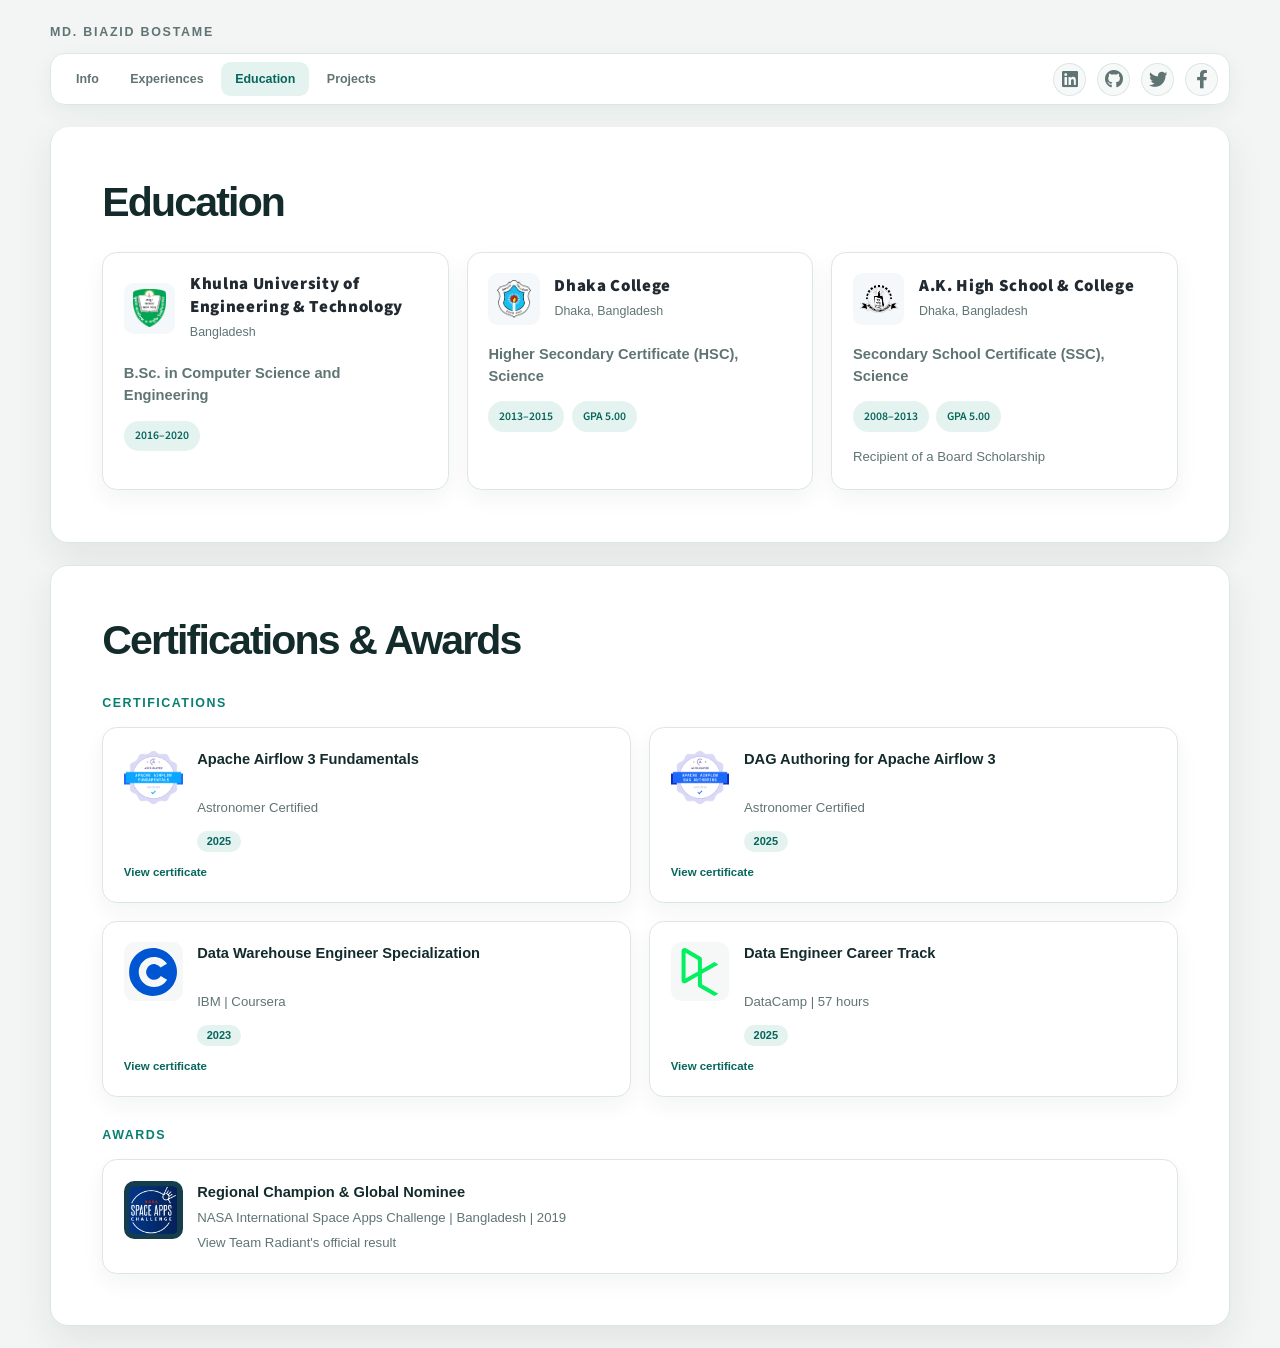
==== commit eb374dc5: "Enhance certification layout and add WhatsApp contact link" ====
--- a/education.html
+++ b/education.html
@@ -270,14 +270,14 @@
                         </header>
 
                         <h3>Certifications</h3>
-                        <ul class="credential-grid">
+                        <ul class="credential-grid credential-grid--certifications">
                             <li class="credential-card">
                                 <a class="credential-card__link" href="https://www.credly.com/earner/earned/badge/53fa3b07-f7e2-4bc4-8020-68cebe96901c" target="_blank" rel="noopener noreferrer">
                                     <div class="credential-card__header">
                                         <img class="credential-card__logo credential-card__logo--astronomer" src="images/astronomer-airflow-fundamentals.png" alt="">
                                         <div>
-                                            <strong>Apache Airflow 3 Fundamentals</strong>
-                                            <span>Astronomer Certified</span>
+                                            <strong class="credential-card__title">Apache Airflow 3 Fundamentals</strong>
+                                            <span class="credential-card__provider">Astronomer Certified</span>
                                             <span class="credential-card__year">2025</span>
                                         </div>
                                     </div>
@@ -289,8 +289,8 @@
                                     <div class="credential-card__header">
                                         <img class="credential-card__logo credential-card__logo--astronomer" src="images/astronomer-dag-authoring.png" alt="">
                                         <div>
-                                            <strong>DAG Authoring for Apache Airflow 3</strong>
-                                            <span>Astronomer Certified</span>
+                                            <strong class="credential-card__title">DAG Authoring for Apache Airflow 3</strong>
+                                            <span class="credential-card__provider">Astronomer Certified</span>
                                             <span class="credential-card__year">2025</span>
                                         </div>
                                     </div>
@@ -302,8 +302,8 @@
                                     <div class="credential-card__header">
                                         <img class="credential-card__logo" src="images/coursera.svg" alt="">
                                         <div>
-                                            <strong>Data Warehouse Engineer Specialization</strong>
-                                            <span>IBM | Coursera</span>
+                                            <strong class="credential-card__title">Data Warehouse Engineer Specialization</strong>
+                                            <span class="credential-card__provider">IBM | Coursera</span>
                                             <span class="credential-card__year">2023</span>
                                         </div>
                                     </div>
@@ -315,8 +315,8 @@
                                     <div class="credential-card__header">
                                         <img class="credential-card__logo" src="images/datacamp.svg" alt="">
                                         <div>
-                                            <strong>Data Engineer Career Track</strong>
-                                            <span>DataCamp | 57 hours</span>
+                                            <strong class="credential-card__title">Data Engineer Career Track</strong>
+                                            <span class="credential-card__provider">DataCamp | 57 hours</span>
                                             <span class="credential-card__year">2025</span>
                                         </div>
                                     </div>
--- a/assets/css/portfolio.css
+++ b/assets/css/portfolio.css
@@ -496,6 +496,11 @@
 	grid-template-columns: repeat(auto-fit, minmax(min(100%, 250px), 1fr));
 }
 
+.credential-grid--certifications {
+	grid-auto-rows: 1fr;
+	grid-template-columns: repeat(2, minmax(0, 1fr));
+}
+
 .education-card,
 .credential-card {
 	background: var(--portfolio-surface);
@@ -520,17 +525,20 @@
 }
 
 .credential-card__header {
-	align-items: center;
+	align-items: start;
+	display: grid;
+	gap: 1rem;
+	grid-template-columns: 4rem minmax(0, 1fr);
 }
 
 .credential-card__logo {
 	background: #f5f8f7;
 	border-radius: 0.7rem;
-	flex: 0 0 3rem;
-	height: 3rem;
+	flex: 0 0 4rem;
+	height: 4rem;
 	object-fit: contain;
 	padding: 0.35rem;
-	width: 3rem;
+	width: 4rem;
 }
 
 .credential-card__logo--astronomer {
@@ -545,9 +553,20 @@
 .credential-card__link {
 	border: 0;
 	color: inherit;
-	display: block;
+	display: flex;
+	flex: 1;
+	flex-direction: column;
 	height: 100%;
 	text-decoration: none;
+}
+
+.credential-card__title {
+	line-height: 1.5;
+	min-height: 3em;
+}
+
+.credential-card__provider {
+	min-height: 2em;
 }
 
 .credential-card__link:hover strong {
@@ -575,7 +594,8 @@
 	color: var(--portfolio-accent-dark);
 	font-size: 0.78rem;
 	font-weight: 700;
-	margin-top: 0.8rem;
+	margin-top: auto;
+	padding-top: 0.8rem;
 }
 
 .credential-card__logo--spaceapps {
@@ -731,7 +751,9 @@
 	#nav {
 		align-items: stretch;
 		flex-direction: column;
-		position: static;
+		position: sticky;
+		top: 0.5rem;
+		z-index: 1000;
 	}
 
 	#nav ul.links {
@@ -752,6 +774,10 @@
 	.education-grid,
 	.credential-grid {
 		grid-template-columns: 1fr;
+	}
+
+	.credential-grid--certifications {
+		grid-auto-rows: auto;
 	}
 
 	#footer .contact-grid {
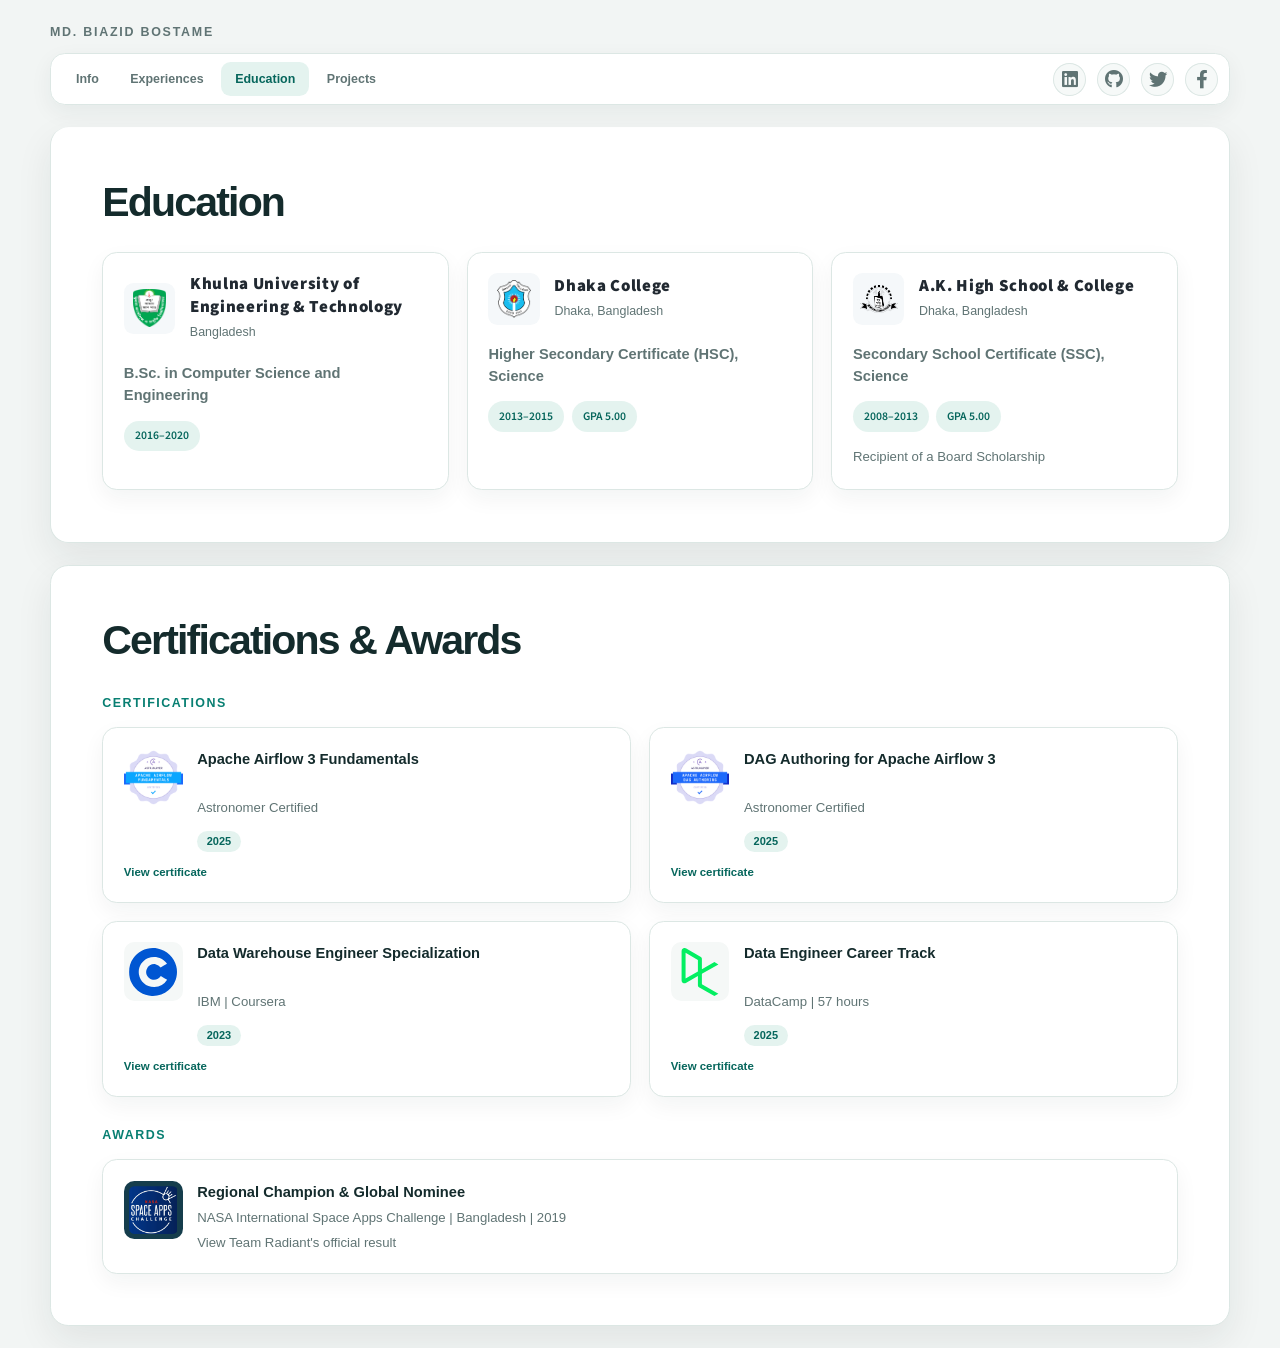
==== commit 1ffe48b1: "Add sticky header functionality across multiple pages for improved navigation" ====
--- a/education.html
+++ b/education.html
@@ -184,6 +184,7 @@
 			<div id="wrapper">
 
 				<!-- Header -->
+					<div class="site-header-sticky">
 					<header id="header">
 						<a href="index.html" class="logo">Md. Biazid Bostame</a>
 					</header>
@@ -205,6 +206,7 @@
 							
 						</ul>
 					</nav>
+					</div>
 
 				<!-- Main -->
 				<div id="main">
--- a/assets/css/portfolio.css
+++ b/assets/css/portfolio.css
@@ -89,7 +89,14 @@
 	text-align: left;
 }
 
-#intro + #header {
+.site-header-sticky {
+	background: var(--portfolio-bg);
+	position: sticky;
+	top: 0;
+	z-index: 1000;
+}
+
+#intro + .site-header-sticky #header {
 	display: none;
 }
 
@@ -123,8 +130,8 @@
 	min-height: 0;
 	overflow: visible;
 	padding: 0.55rem 0.75rem;
-	position: sticky;
-	top: 0.75rem;
+	position: relative;
+	top: auto;
 	width: 100%;
 }
 
@@ -751,9 +758,6 @@
 	#nav {
 		align-items: stretch;
 		flex-direction: column;
-		position: sticky;
-		top: 0.5rem;
-		z-index: 1000;
 	}
 
 	#nav ul.links {
